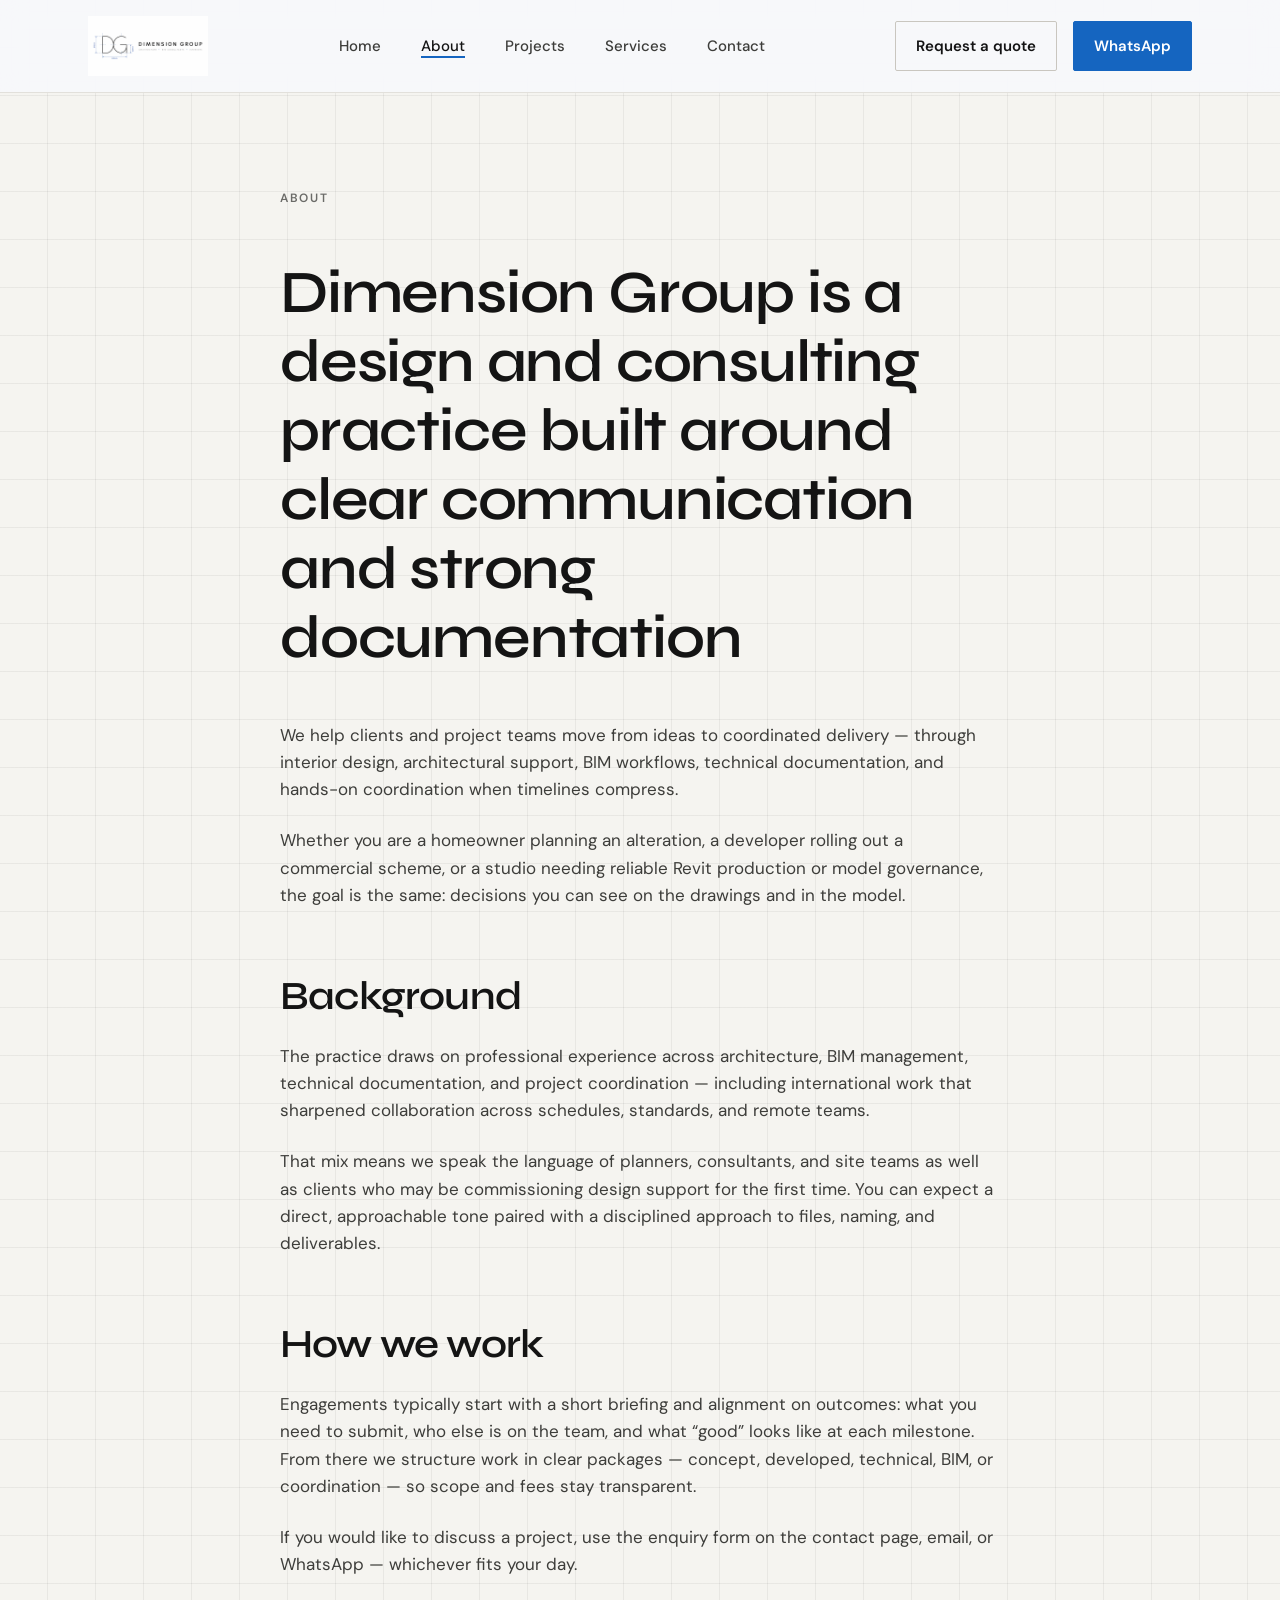
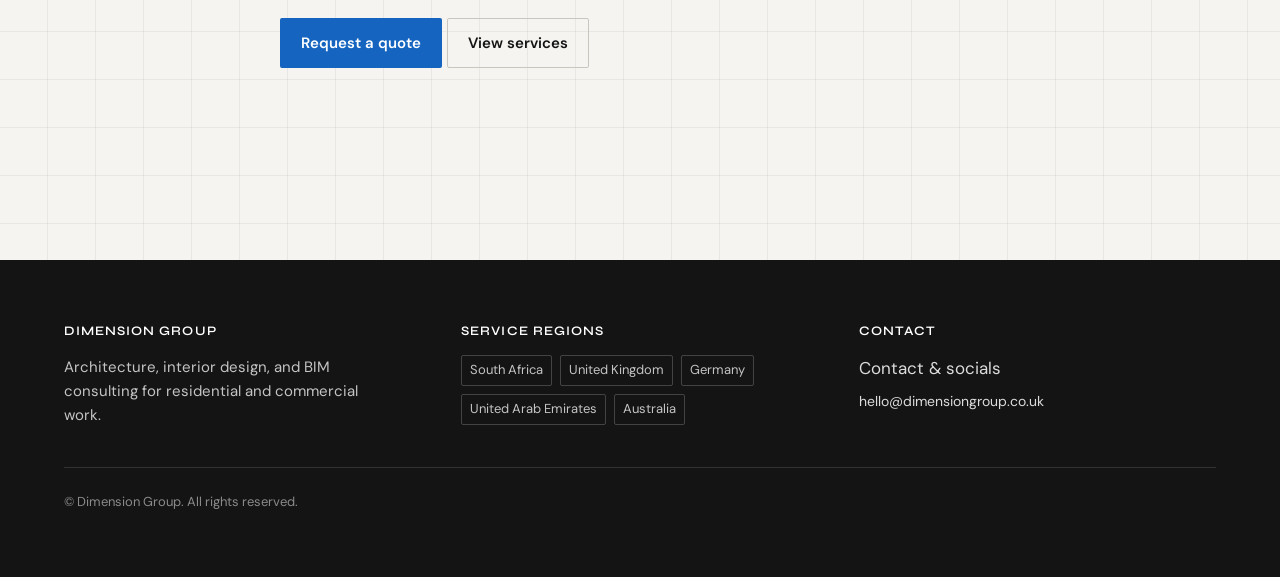
==== about.html @ 9df367e1 "new design" ====
<!DOCTYPE html>
<html lang="en">
  <head>
    <meta charset="UTF-8" />
    <meta name="viewport" content="width=device-width, initial-scale=1" />
    <meta
      name="description"
      content="About Dimension Group — design and consulting in architecture, interiors, and BIM."
    />
    <title>About — Dimension Group</title>
    <link rel="preconnect" href="https://fonts.googleapis.com" />
    <link rel="preconnect" href="https://fonts.gstatic.com" crossorigin />
    <link
      href="https://fonts.googleapis.com/css2?family=DM+Sans:ital,opsz,wght@0,9..40,400;0,9..40,500;0,9..40,600;0,9..40,700&family=Syne:wght@500;600;700&display=swap"
      rel="stylesheet"
    />
    <link rel="stylesheet" href="css/main.css" />
  </head>
  <body class="grid-bg">
    <header class="site-header">
      <div class="header-inner">
        <a class="logo" href="index.html">
          <img src="assets/images/logo.png" alt="Dimension Group — Architecture, BIM Consultants, Interiors" width="300" height="60" />
        </a>
        <nav class="nav-desktop" aria-label="Primary">
          <a href="index.html">Home</a>
          <a href="about.html" aria-current="page">About</a>
          <a href="projects.html">Projects</a>
          <a href="services.html">Services</a>
          <a href="contact.html">Contact</a>
        </nav>
        <div class="nav-cta">
          <a class="btn btn-secondary" href="contact.html#quote">Request a quote</a>
          <a
            class="btn btn-whatsapp-header"
            data-whatsapp
            data-whatsapp-prefill="Hi Dimension Group — I'd like to chat about a project."
            >WhatsApp</a
          >
        </div>
        <button type="button" class="btn-nav-toggle" aria-expanded="false" aria-controls="nav-mobile">
          Menu
        </button>
      </div>
      <nav id="nav-mobile" class="nav-mobile" aria-label="Mobile">
        <a href="index.html">Home</a>
        <a href="about.html">About</a>
        <a href="projects.html">Projects</a>
        <a href="services.html">Services</a>
        <a href="contact.html">Contact</a>
        <a href="contact.html#quote">Request a quote</a>
      </nav>
    </header>

    <main>
      <section class="section">
        <div class="container" style="max-width: 48rem">
          <p class="section-label">About</p>
          <h1>Dimension Group is a design and consulting practice built around clear communication and strong documentation</h1>
          <p>
            We help clients and project teams move from ideas to coordinated delivery — through
            interior design, architectural support, BIM workflows, technical documentation, and
            hands-on coordination when timelines compress.
          </p>
          <p>
            Whether you are a homeowner planning an alteration, a developer rolling out a
            commercial scheme, or a studio needing reliable Revit production or model governance,
            the goal is the same: decisions you can see on the drawings and in the model.
          </p>
          <h2 style="margin-top: var(--space-xl)">Background</h2>
          <p>
            The practice draws on professional experience across architecture, BIM management,
            technical documentation, and project coordination — including international work that
            sharpened collaboration across schedules, standards, and remote teams.
          </p>
          <p>
            That mix means we speak the language of planners, consultants, and site teams as well
            as clients who may be commissioning design support for the first time. You can expect a
            direct, approachable tone paired with a disciplined approach to files, naming, and
            deliverables.
          </p>
          <h2 style="margin-top: var(--space-xl)">How we work</h2>
          <p>
            Engagements typically start with a short briefing and alignment on outcomes: what you
            need to submit, who else is on the team, and what “good” looks like at each milestone.
            From there we structure work in clear packages — concept, developed, technical, BIM, or
            coordination — so scope and fees stay transparent.
          </p>
          <p style="margin-bottom: var(--space-lg)">
            If you would like to discuss a project, use the enquiry form on the contact page, email,
            or WhatsApp — whichever fits your day.
          </p>
          <a class="btn btn-primary" href="contact.html#quote">Request a quote</a>
          <a class="btn btn-secondary" href="services.html">View services</a>
        </div>
      </section>
    </main>

    <footer class="footer">
      <div class="footer-inner">
        <div>
          <h4>Dimension Group</h4>
          <p style="margin: 0; font-size: 0.9375rem; max-width: 22em">
            Architecture, interior design, and BIM consulting for residential and commercial work.
          </p>
        </div>
        <div>
          <h4>Service regions</h4>
          <ul class="footer-regions">
            <li>South Africa</li>
            <li>United Kingdom</li>
            <li>Germany</li>
            <li>United Arab Emirates</li>
            <li>Australia</li>
          </ul>
        </div>
        <div>
          <h4>Contact</h4>
          <p style="margin: 0 0 var(--space-xs)">
            <a href="contact.html">Contact &amp; socials</a>
          </p>
          <p style="margin: 0; font-size: 0.875rem">
            <a href="mailto:hello@dimensiongroup.co.uk">hello@dimensiongroup.co.uk</a>
          </p>
        </div>
      </div>
      <p class="footer-bottom">&copy; Dimension Group. All rights reserved.</p>
    </footer>

    <script src="js/main.js"></script>
  </body>
</html>
---- css/main.css ----
/* Dimension Group — architectural, premium static site */
:root {
  --bg: #f5f4f0;
  --bg-elevated: #fafaf8;
  --surface: #ffffff;
  --ink: #141414;
  --ink-soft: #3d3d3a;
  --muted: #6b6b68;
  --line: #e2e0db;
  --line-strong: #c9c6bf;
  --accent: #1565c0;
  --accent-hover: #0d47a1;
  --accent-warm: #1976d2;
  --grid: rgba(20, 20, 20, 0.06);
  --blueprint-line: rgba(21, 101, 192, 0.14);
  --blueprint-bg: #f7f8fb;
  --radius: 2px;
  --radius-lg: 4px;
  --radius-xl: 14px;
  --space-xs: 0.5rem;
  --space-sm: 1rem;
  --space-md: 1.5rem;
  --space-lg: 2.5rem;
  --space-xl: 4rem;
  --space-2xl: 6rem;
  --max: 72rem;
  --narrow: 40rem;
  --font-sans: "DM Sans", system-ui, sans-serif;
  --font-display: "Syne", var(--font-sans);
  --ease: cubic-bezier(0.22, 1, 0.36, 1);
}

*,
*::before,
*::after {
  box-sizing: border-box;
}

html {
  scroll-behavior: smooth;
}

body {
  margin: 0;
  font-family: var(--font-sans);
  font-size: 1.0625rem;
  line-height: 1.6;
  color: var(--ink-soft);
  background: var(--bg);
  -webkit-font-smoothing: antialiased;
}

body.menu-open {
  overflow: hidden;
}

h1,
h2,
h3,
h4 {
  font-family: var(--font-display);
  font-weight: 600;
  color: var(--ink);
  line-height: 1.15;
  letter-spacing: -0.02em;
}

h1 {
  font-size: clamp(2.25rem, 5vw, 3.75rem);
}

h2 {
  font-size: clamp(1.75rem, 3.5vw, 2.5rem);
  margin: 0 0 var(--space-md);
}

h3 {
  font-size: 1.25rem;
  margin: 0 0 var(--space-sm);
}

p {
  margin: 0 0 var(--space-md);
  max-width: 42em;
}

a {
  color: var(--accent);
  text-decoration: none;
  transition: color 0.2s var(--ease);
}

a:hover {
  color: var(--accent-warm);
}

img {
  max-width: 100%;
  height: auto;
  display: block;
}

.sr-only {
  position: absolute;
  width: 1px;
  height: 1px;
  padding: 0;
  margin: -1px;
  overflow: hidden;
  clip: rect(0, 0, 0, 0);
  white-space: nowrap;
  border: 0;
}

/* Architectural grid background */
.grid-bg {
  background-image:
    linear-gradient(var(--grid) 1px, transparent 1px),
    linear-gradient(90deg, var(--grid) 1px, transparent 1px);
  background-size: 48px 48px;
  background-position: -1px -1px;
}

/* Layout */
.site-header {
  position: sticky;
  top: 0;
  z-index: 100;
  background: rgba(247, 248, 251, 0.92);
  backdrop-filter: blur(12px);
  border-bottom: 1px solid var(--line);
}

.header-inner {
  max-width: var(--max);
  margin: 0 auto;
  padding: var(--space-sm) var(--space-md);
  display: flex;
  align-items: center;
  justify-content: space-between;
  gap: var(--space-md);
}

.logo {
  display: flex;
  align-items: center;
  flex-shrink: 0;
}

.logo img {
  display: block;
  height: clamp(44px, 9vw, 60px);
  width: auto;
  max-width: min(300px, 62vw);
}

.nav-desktop {
  display: flex;
  align-items: center;
  gap: var(--space-lg);
}

.nav-desktop a {
  font-size: 0.9375rem;
  font-weight: 500;
  color: var(--ink-soft);
}

.nav-desktop a:hover,
.nav-desktop a[aria-current="page"] {
  color: var(--ink);
}

.nav-desktop a[aria-current="page"] {
  box-shadow: inset 0 -2px 0 var(--accent);
}

.nav-cta {
  display: flex;
  align-items: center;
  gap: var(--space-sm);
}

.btn-nav-toggle {
  display: none;
  background: none;
  border: 1px solid var(--line);
  padding: var(--space-xs) var(--space-sm);
  font-family: inherit;
  font-size: 0.875rem;
  cursor: pointer;
  color: var(--ink);
  border-radius: var(--radius);
}

@media (max-width: 860px) {
  .btn-nav-toggle {
    display: block;
  }

  .nav-desktop,
  .nav-cta .btn:not(.btn-whatsapp-header) {
    display: none;
  }
}

.nav-mobile {
  display: none;
  position: fixed;
  inset: 0;
  top: 56px;
  background: var(--bg);
  padding: var(--space-md);
  flex-direction: column;
  gap: var(--space-sm);
  border-top: 1px solid var(--line);
  z-index: 99;
}

.nav-mobile.is-open {
  display: flex;
}

.nav-mobile a {
  font-weight: 600;
  font-size: 1.125rem;
  padding: var(--space-sm) 0;
  border-bottom: 1px solid var(--line);
  color: var(--ink);
}

main {
  min-height: 50vh;
}

.footer {
  background: var(--ink);
  color: rgba(255, 255, 255, 0.75);
  margin-top: var(--space-2xl);
  padding: var(--space-xl) var(--space-md);
}

.footer-inner {
  max-width: var(--max);
  margin: 0 auto;
  display: grid;
  grid-template-columns: repeat(auto-fit, minmax(200px, 1fr));
  gap: var(--space-lg);
}

.footer h4 {
  color: #fff;
  font-size: 0.8125rem;
  text-transform: uppercase;
  letter-spacing: 0.08em;
  margin: 0 0 var(--space-sm);
}

.footer a {
  color: rgba(255, 255, 255, 0.85);
}

.footer a:hover {
  color: #fff;
}

.footer-regions {
  display: flex;
  flex-wrap: wrap;
  gap: var(--space-xs);
  list-style: none;
  padding: 0;
  margin: 0;
}

.footer-regions li {
  font-size: 0.8125rem;
  padding: 0.25rem 0.5rem;
  border: 1px solid rgba(255, 255, 255, 0.2);
  border-radius: var(--radius);
}

.footer-bottom {
  max-width: var(--max);
  margin: var(--space-lg) auto 0;
  padding-top: var(--space-md);
  border-top: 1px solid rgba(255, 255, 255, 0.12);
  font-size: 0.8125rem;
  color: rgba(255, 255, 255, 0.5);
}

.container {
  max-width: var(--max);
  margin: 0 auto;
  padding: 0 var(--space-md);
}

.section {
  padding: var(--space-2xl) 0;
}

.section-tight {
  padding: var(--space-xl) 0;
}

.section-label {
  font-size: 0.75rem;
  font-weight: 600;
  text-transform: uppercase;
  letter-spacing: 0.14em;
  color: var(--muted);
  margin: 0 0 var(--space-sm);
}

/* Buttons */
.btn {
  display: inline-flex;
  align-items: center;
  justify-content: center;
  gap: 0.5rem;
  padding: 0.75rem 1.25rem;
  font-family: inherit;
  font-size: 0.9375rem;
  font-weight: 600;
  border-radius: var(--radius);
  border: 1px solid transparent;
  cursor: pointer;
  transition: background 0.2s var(--ease), color 0.2s var(--ease), border-color 0.2s var(--ease);
  text-decoration: none;
}

.btn-primary {
  background: var(--accent);
  color: #fff;
}

.btn-primary:hover {
  background: var(--accent-hover);
  color: #fff;
}

.btn-secondary {
  background: transparent;
  color: var(--ink);
  border-color: var(--line-strong);
}

.btn-secondary:hover {
  border-color: var(--ink);
  color: var(--ink);
}

.btn-whatsapp,
.btn-whatsapp-header {
  background: var(--accent);
  color: #fff;
  border-color: var(--accent);
}

.btn-whatsapp:hover,
.btn-whatsapp-header:hover {
  background: var(--accent-hover);
  color: #fff;
}

.hero-actions {
  display: flex;
  flex-wrap: wrap;
  gap: var(--space-sm);
  margin-top: var(--space-lg);
}

/* Hero */
.hero {
  position: relative;
  padding: var(--space-2xl) 0 calc(var(--space-2xl) + 2rem);
  overflow: hidden;
  background: var(--blueprint-bg);
}

.hero-blueprint {
  position: absolute;
  inset: 0;
  pointer-events: none;
  z-index: 0;
}

.hero-blueprint-grid {
  position: absolute;
  inset: 0;
  background-image: url("data:image/svg+xml,%3Csvg xmlns='http://www.w3.org/2000/svg' width='72' height='72' viewBox='0 0 72 72'%3E%3Cpath d='M72 0H0V72' fill='none' stroke='%231565C0' stroke-opacity='0.11' stroke-width='1' stroke-dasharray='5 7'/%3E%3C/svg%3E");
  background-size: 72px 72px;
  mask-image: linear-gradient(to bottom, #000 0%, #000 85%, transparent 100%);
}

.hero-blueprint-plan {
  position: absolute;
  left: 50%;
  top: 58%;
  transform: translate(-50%, -50%);
  width: min(92%, 1080px);
  max-height: 75%;
  object-fit: contain;
  opacity: 0.16;
  filter: grayscale(1) contrast(1.05);
}

.hero-marker {
  flex-shrink: 0;
  width: 1.375rem;
  height: 1.375rem;
  border-radius: 50%;
  border: 1px solid var(--accent);
  color: var(--accent);
  font-size: 0.5625rem;
  font-weight: 700;
  line-height: 1;
  display: inline-flex;
  align-items: center;
  justify-content: center;
  background: rgba(255, 255, 255, 0.92);
}

.hero-blueprint-markers {
  position: absolute;
  display: flex;
  justify-content: space-between;
  align-items: center;
  gap: 0.25rem;
}

.hero-blueprint-markers-y {
  left: 2.5rem;
  right: 2.5rem;
}

.hero-blueprint-markers-y--top {
  top: 1.25rem;
}

.hero-blueprint-markers-y--bottom {
  bottom: 1.25rem;
}

.hero-blueprint-markers-x {
  flex-direction: column;
  top: 3.5rem;
  bottom: 3.5rem;
}

.hero-blueprint-markers-x--left {
  left: 1rem;
}

.hero-blueprint-markers-x--right {
  right: 1rem;
}

.hero-blueprint-dims {
  position: absolute;
  display: flex;
  gap: 2.5rem;
  font-size: 0.5625rem;
  font-weight: 600;
  letter-spacing: 0.04em;
  color: rgba(21, 101, 192, 0.45);
}

.hero-blueprint-dims--top {
  top: 2.75rem;
  left: 50%;
  transform: translateX(-50%);
}

.hero-blueprint-dims--left {
  left: 2.75rem;
  top: 50%;
  transform: translateY(-50%);
  flex-direction: column;
  gap: 2rem;
}

.hero-grid {
  position: relative;
  z-index: 1;
  display: grid;
  grid-template-columns: 1fr minmax(280px, 420px);
  gap: var(--space-xl);
  align-items: center;
}

.hero .section-label {
  color: var(--accent);
  font-weight: 700;
  letter-spacing: 0.12em;
}

@media (max-width: 900px) {
  .hero-blueprint-markers-y {
    left: 1rem;
    right: 1rem;
  }

  .hero-blueprint-markers-x {
    display: none;
  }

  .hero-blueprint-dims {
    display: none;
  }

  .hero-blueprint-markers-y .hero-marker:nth-child(n + 8) {
    display: none;
  }

  .hero-grid {
    grid-template-columns: 1fr;
  }
}

@media (max-width: 560px) {
  .hero-blueprint-markers-y .hero-marker:nth-child(n + 5) {
    display: none;
  }
}

.hero-lede {
  font-size: 1.1875rem;
  color: var(--muted);
  max-width: 36em;
}

.hero-visual {
  position: relative;
  display: flex;
  flex-direction: column;
  gap: var(--space-sm);
  background: transparent;
  border: none;
  box-shadow: none;
  overflow: visible;
}

.hero-image {
  width: 100%;
  aspect-ratio: 4 / 3;
  object-fit: cover;
  background: var(--surface);
  border: 1px solid rgba(21, 101, 192, 0.12);
  border-radius: var(--radius-xl);
  box-shadow: 0 20px 44px rgba(21, 101, 192, 0.1);
}

.hero-3d-frame {
  position: relative;
  aspect-ratio: 16 / 10;
  min-height: 200px;
  background: var(--surface);
  border: 1px solid rgba(21, 101, 192, 0.12);
  border-radius: var(--radius-xl);
  overflow: hidden;
  box-shadow: 0 12px 32px rgba(21, 101, 192, 0.08);
}

.hero-3d-frame model-viewer {
  width: 100%;
  height: 100%;
  min-height: 200px;
  --poster-color: var(--bg);
}

.hero-3d-frame model-viewer:not(.is-ready) {
  opacity: 0;
  position: absolute;
  inset: 0;
  pointer-events: none;
}

.hero-3d-fallback {
  position: absolute;
  inset: 0;
  display: flex;
  align-items: center;
  justify-content: center;
  margin: 0;
  padding: var(--space-md);
  text-align: center;
  font-size: 0.875rem;
  color: var(--muted);
  background: linear-gradient(135deg, var(--bg-elevated), var(--line));
}

.hero-3d-fallback code {
  font-size: 0.8125rem;
}

/* Cards & services */
.cards-3 {
  display: grid;
  grid-template-columns: repeat(3, 1fr);
  gap: var(--space-md);
}

@media (max-width: 900px) {
  .cards-3 {
    grid-template-columns: 1fr;
  }
}

.card {
  background: var(--surface);
  border: 1px solid var(--line);
  border-radius: var(--radius-lg);
  padding: var(--space-lg);
  transition: border-color 0.2s var(--ease), box-shadow 0.2s var(--ease);
}

.card:hover {
  border-color: var(--line-strong);
  box-shadow: 0 12px 32px rgba(20, 20, 20, 0.06);
}

.card h3 {
  margin-top: 0;
}

.card-link {
  font-weight: 600;
  font-size: 0.9375rem;
  margin-top: var(--space-md);
  display: inline-block;
}

/* Why us */
.split {
  display: grid;
  grid-template-columns: 1fr 1fr;
  gap: var(--space-xl);
  align-items: start;
}

@media (max-width: 768px) {
  .split {
    grid-template-columns: 1fr;
  }
}

.list-check {
  list-style: none;
  padding: 0;
  margin: 0;
}

.list-check li {
  padding: var(--space-sm) 0;
  padding-left: 1.75rem;
  position: relative;
  border-bottom: 1px solid var(--line);
}

.list-check li::before {
  content: "";
  position: absolute;
  left: 0;
  top: 1.15em;
  width: 8px;
  height: 1px;
  background: var(--accent);
}

/* Projects grid */
.projects-grid {
  display: grid;
  grid-template-columns: repeat(auto-fill, minmax(300px, 1fr));
  gap: var(--space-md);
}

.project-card {
  background: var(--surface);
  border: 1px solid var(--line);
  border-radius: var(--radius-lg);
  overflow: hidden;
  transition: transform 0.25s var(--ease), box-shadow 0.25s var(--ease);
}

.project-card:hover {
  transform: translateY(-2px);
  box-shadow: 0 16px 40px rgba(20, 20, 20, 0.1);
}

.project-card-image {
  aspect-ratio: 4 / 3;
  overflow: hidden;
}

.project-card-image img {
  width: 100%;
  height: 100%;
  object-fit: cover;
}

.project-card-body {
  padding: var(--space-md);
}

.project-meta {
  display: flex;
  flex-wrap: wrap;
  gap: var(--space-xs);
  margin-bottom: var(--space-sm);
}

.tag {
  font-size: 0.6875rem;
  font-weight: 600;
  text-transform: uppercase;
  letter-spacing: 0.06em;
  padding: 0.2rem 0.45rem;
  background: var(--bg);
  border: 1px solid var(--line);
  border-radius: var(--radius);
  color: var(--muted);
}

/* Services page */
.service-block {
  display: grid;
  grid-template-columns: 1fr 1fr;
  gap: var(--space-xl);
  align-items: center;
  padding: var(--space-xl) 0;
  border-bottom: 1px solid var(--line);
}

.service-block:last-child {
  border-bottom: none;
}

.service-block:nth-child(even) .service-text {
  order: 2;
}

.service-block:nth-child(even) .service-media {
  order: 1;
}

@media (max-width: 768px) {
  .service-block,
  .service-block:nth-child(even) .service-text,
  .service-block:nth-child(even) .service-media {
    grid-template-columns: 1fr;
    order: unset;
  }
}

.service-media {
  aspect-ratio: 16 / 10;
  border-radius: var(--radius-lg);
  overflow: hidden;
  border: 1px solid var(--line);
}

.service-media img {
  width: 100%;
  height: 100%;
  object-fit: cover;
}

.service-actions {
  display: flex;
  flex-wrap: wrap;
  gap: var(--space-sm);
  margin-top: var(--space-md);
}

.service-detail {
  padding-top: 0;
  border-top: 1px solid var(--line);
}

.service-detail:first-of-type {
  border-top: none;
}

.service-subsection {
  padding: var(--space-xl) 0;
  border-top: 1px solid var(--line);
}

.service-subsection h3 {
  margin-top: 0;
  font-size: clamp(1.35rem, 2.5vw, 1.75rem);
}

.service-sub-lede {
  color: var(--muted);
  max-width: 40em;
  margin-bottom: var(--space-lg);
}

.service-offerings {
  list-style: none;
  padding: 0;
  margin: 0;
  display: grid;
  grid-template-columns: repeat(auto-fill, minmax(260px, 1fr));
  gap: var(--space-md);
}

.service-offerings li {
  background: var(--surface);
  border: 1px solid var(--line);
  border-radius: var(--radius-lg);
  padding: var(--space-md);
  font-size: 0.9375rem;
  line-height: 1.55;
}

.service-offerings strong {
  display: block;
  color: var(--ink);
  margin-bottom: 0.35rem;
}

.project-highlight {
  display: grid;
  grid-template-columns: 1fr 1fr;
  gap: var(--space-xl);
  align-items: start;
  padding: var(--space-xl) 0;
  border-top: 1px solid var(--line);
}

.project-highlight h3 {
  margin: 0 0 var(--space-sm);
  font-size: 1.35rem;
}

.project-loc {
  display: block;
  font-size: 0.875rem;
  font-weight: 500;
  color: var(--muted);
  margin-top: 0.25rem;
}

.project-highlight-list {
  margin: 0;
}

.project-highlight-list li {
  border-bottom-color: var(--line);
}

.process-steps {
  list-style: none;
  padding: 0;
  margin: var(--space-lg) 0 0;
  display: grid;
  grid-template-columns: repeat(auto-fill, minmax(200px, 1fr));
  gap: var(--space-md);
}

.process-steps li {
  background: var(--surface);
  border: 1px solid var(--line);
  border-radius: var(--radius-lg);
  padding: var(--space-md);
  display: flex;
  flex-direction: column;
  gap: 0.35rem;
}

.process-num {
  font-family: var(--font-display);
  font-size: 0.8125rem;
  font-weight: 700;
  color: var(--accent);
  letter-spacing: 0.06em;
}

.process-steps strong {
  color: var(--ink);
  font-size: 1rem;
}

.process-steps li > span:last-child {
  font-size: 0.875rem;
  color: var(--muted);
  line-height: 1.5;
}

@media (max-width: 768px) {
  .project-highlight {
    grid-template-columns: 1fr;
  }
}

/* BIM catalog (Deploi-style service breakdown) */
.bim-catalog {
  padding: var(--space-xl) 0 0;
  border-top: 1px solid var(--line);
}

.bim-catalog-nav {
  display: flex;
  flex-wrap: wrap;
  gap: var(--space-sm);
  margin-bottom: var(--space-xl);
  padding-bottom: var(--space-md);
  border-bottom: 1px solid var(--line);
}

.bim-catalog-nav a {
  font-size: 0.8125rem;
  font-weight: 600;
  text-transform: uppercase;
  letter-spacing: 0.08em;
  padding: 0.4rem 0.75rem;
  border: 1px solid var(--line);
  border-radius: var(--radius);
  color: var(--ink-soft);
  background: var(--surface);
  transition: border-color 0.2s var(--ease), color 0.2s var(--ease), background 0.2s var(--ease);
}

.bim-catalog-nav a:hover {
  border-color: var(--accent);
  color: var(--accent);
  background: rgba(21, 101, 192, 0.04);
}

.bim-category {
  padding: var(--space-xl) 0;
  border-top: 1px solid var(--line);
  scroll-margin-top: 5rem;
}

.bim-category:first-of-type {
  border-top: none;
  padding-top: 0;
}

.bim-category-title {
  font-size: clamp(1.5rem, 3vw, 2rem);
  margin: 0 0 var(--space-md);
  padding-bottom: var(--space-sm);
  border-bottom: 2px solid var(--accent);
  display: inline-block;
}

.bim-category-intro {
  max-width: 52em;
  font-size: 1.0625rem;
  line-height: 1.65;
  margin-bottom: var(--space-md);
}

.bim-category-note {
  max-width: 48em;
  font-size: 0.9375rem;
  color: var(--muted);
  font-style: italic;
  margin-bottom: var(--space-lg);
}

.bim-services {
  display: grid;
  grid-template-columns: repeat(auto-fill, minmax(280px, 1fr));
  gap: var(--space-md);
  margin-top: var(--space-lg);
}

.bim-service {
  background: var(--surface);
  border: 1px solid var(--line);
  border-radius: var(--radius-lg);
  padding: var(--space-md) var(--space-md) var(--space-lg);
  display: flex;
  flex-direction: column;
  transition: border-color 0.2s var(--ease), box-shadow 0.2s var(--ease);
}

.bim-service:hover {
  border-color: rgba(21, 101, 192, 0.35);
  box-shadow: 0 8px 24px rgba(21, 101, 192, 0.08);
}

.bim-service-code {
  font-family: ui-monospace, "Cascadia Code", "Segoe UI Mono", monospace;
  font-size: 0.6875rem;
  font-weight: 600;
  letter-spacing: 0.06em;
  text-transform: lowercase;
  color: var(--accent);
  margin: 0 0 var(--space-sm);
}

.bim-service h4 {
  margin: 0 0 var(--space-sm);
  font-size: 1.125rem;
  line-height: 1.25;
}

.bim-service p {
  font-size: 0.9375rem;
  line-height: 1.55;
  margin: 0 0 var(--space-md);
  flex: 1;
  max-width: none;
}

.bim-service .card-link {
  margin-top: auto;
  font-size: 0.875rem;
}

/* Lead strip */
.lead-strip {
  background: var(--accent);
  color: rgba(255, 255, 255, 0.9);
  padding: var(--space-xl) var(--space-md);
  margin: var(--space-xl) 0 0;
}

.lead-strip-inner {
  max-width: var(--max);
  margin: 0 auto;
  display: flex;
  flex-wrap: wrap;
  align-items: center;
  justify-content: space-between;
  gap: var(--space-md);
}

.lead-strip h2 {
  color: #fff;
  margin: 0 0 var(--space-xs);
}

.lead-strip p {
  margin: 0;
  max-width: 36em;
  color: rgba(255, 255, 255, 0.8);
}

/* Forms */
.form-panel {
  background: var(--surface);
  border: 1px solid var(--line);
  border-radius: var(--radius-lg);
  padding: var(--space-lg);
  max-width: 640px;
}

.form-panel-wide {
  max-width: 100%;
}

.form-row {
  margin-bottom: var(--space-md);
}

.form-row label {
  display: block;
  font-size: 0.8125rem;
  font-weight: 600;
  text-transform: uppercase;
  letter-spacing: 0.06em;
  color: var(--muted);
  margin-bottom: var(--space-xs);
}

.form-row input,
.form-row select,
.form-row textarea {
  width: 100%;
  padding: 0.65rem 0.75rem;
  font-family: inherit;
  font-size: 1rem;
  border: 1px solid var(--line);
  border-radius: var(--radius);
  background: var(--bg-elevated);
  color: var(--ink);
}

.form-row input:focus,
.form-row select:focus,
.form-row textarea:focus {
  outline: 2px solid var(--accent);
  outline-offset: 1px;
}

.form-row textarea {
  min-height: 120px;
  resize: vertical;
}

.form-step {
  display: none;
}

.form-step.is-active {
  display: block;
}

.form-step h3 {
  margin-top: 0;
}

.form-nav {
  display: flex;
  flex-wrap: wrap;
  gap: var(--space-sm);
  margin-top: var(--space-lg);
}

.wizard-service-btns {
  display: flex;
  flex-direction: column;
  gap: var(--space-sm);
}

.wizard-service-btns .btn {
  justify-content: flex-start;
  text-align: left;
}

.wizard-service-btns .btn.is-selected {
  border-color: var(--accent);
  background: var(--accent);
  color: #fff;
}

.map-embed {
  margin-top: var(--space-md);
  border: 1px solid var(--line);
  border-radius: var(--radius-lg);
  overflow: hidden;
  aspect-ratio: 16 / 9;
  min-height: 280px;
  background: var(--line);
}

.map-embed iframe {
  width: 100%;
  height: 100%;
  border: 0;
}

.contact-layout {
  display: grid;
  grid-template-columns: 1fr 1fr;
  gap: var(--space-xl);
  align-items: start;
}

@media (max-width: 900px) {
  .contact-layout {
    grid-template-columns: 1fr;
  }
}

.contact-card {
  padding: var(--space-md) 0;
  border-bottom: 1px solid var(--line);
}

.contact-card:last-child {
  border-bottom: none;
}

.contact-card strong {
  display: block;
  color: var(--ink);
  margin-bottom: 0.25rem;
}
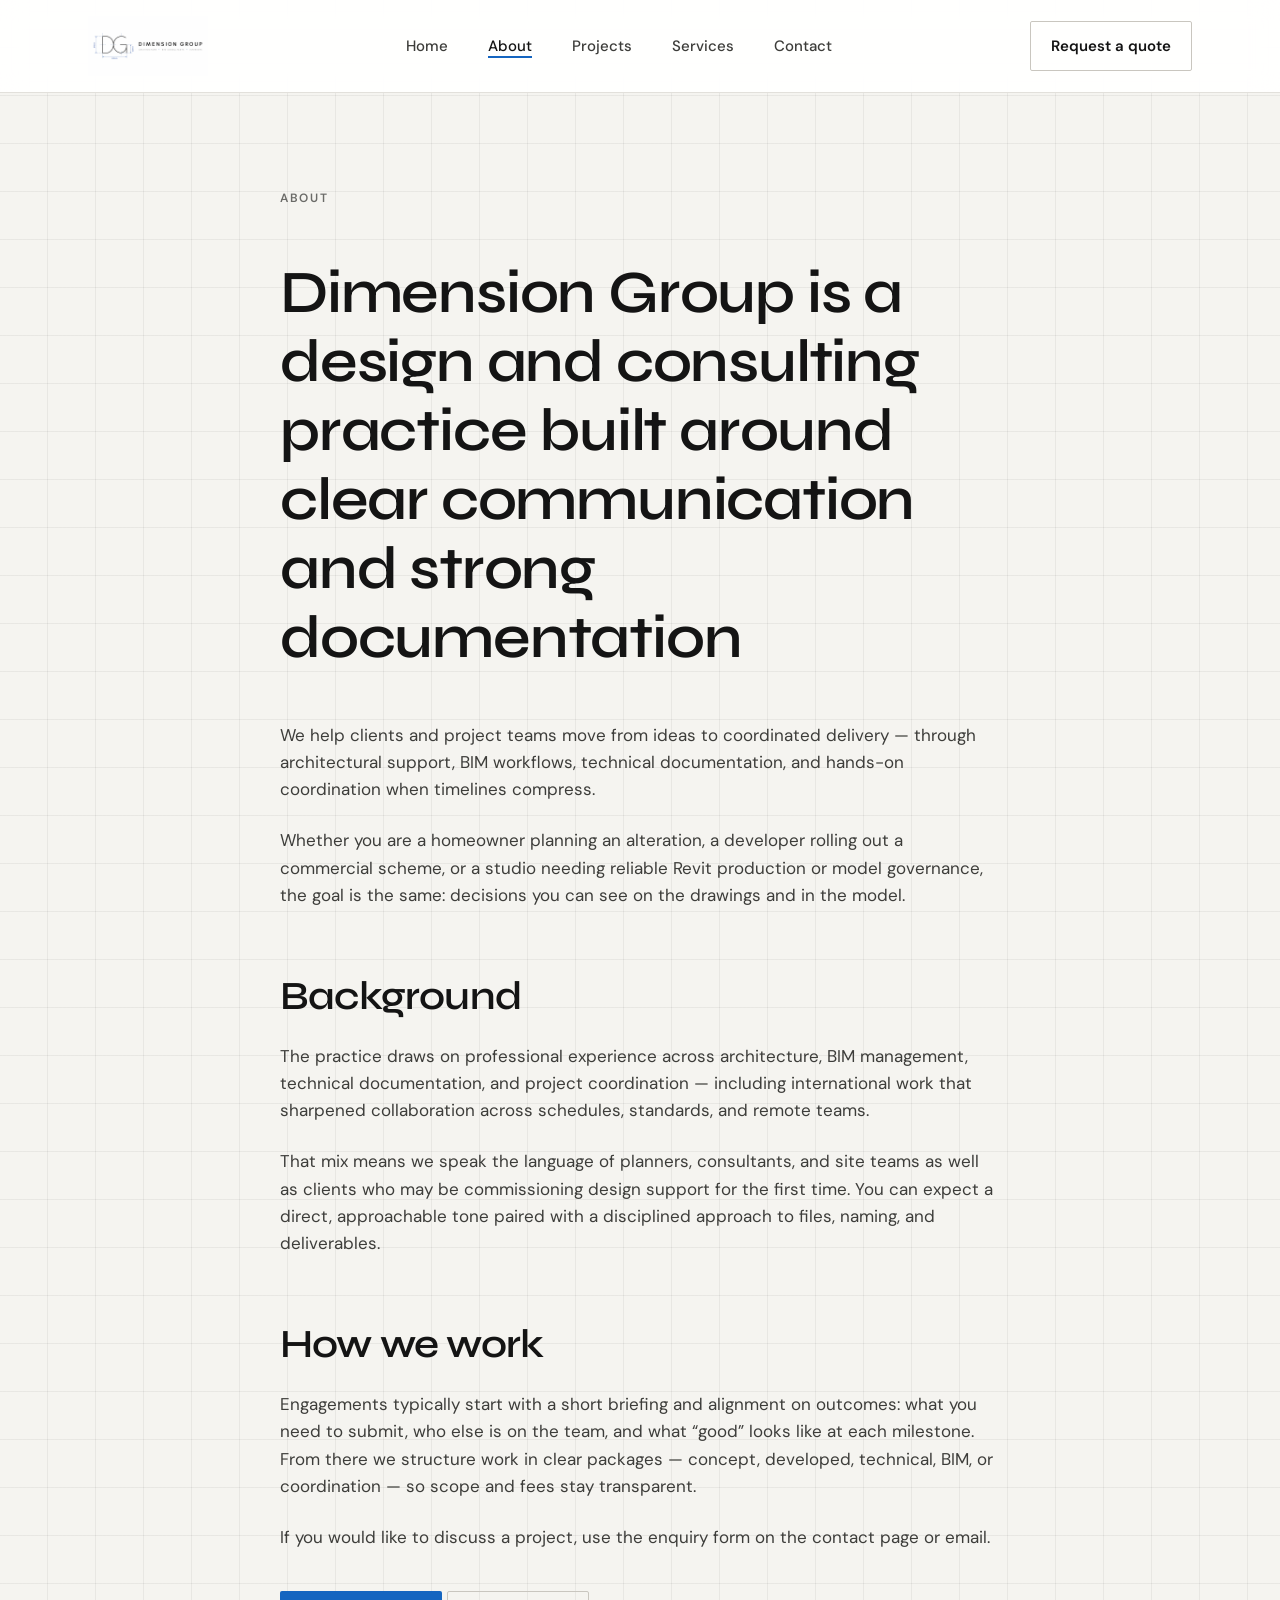
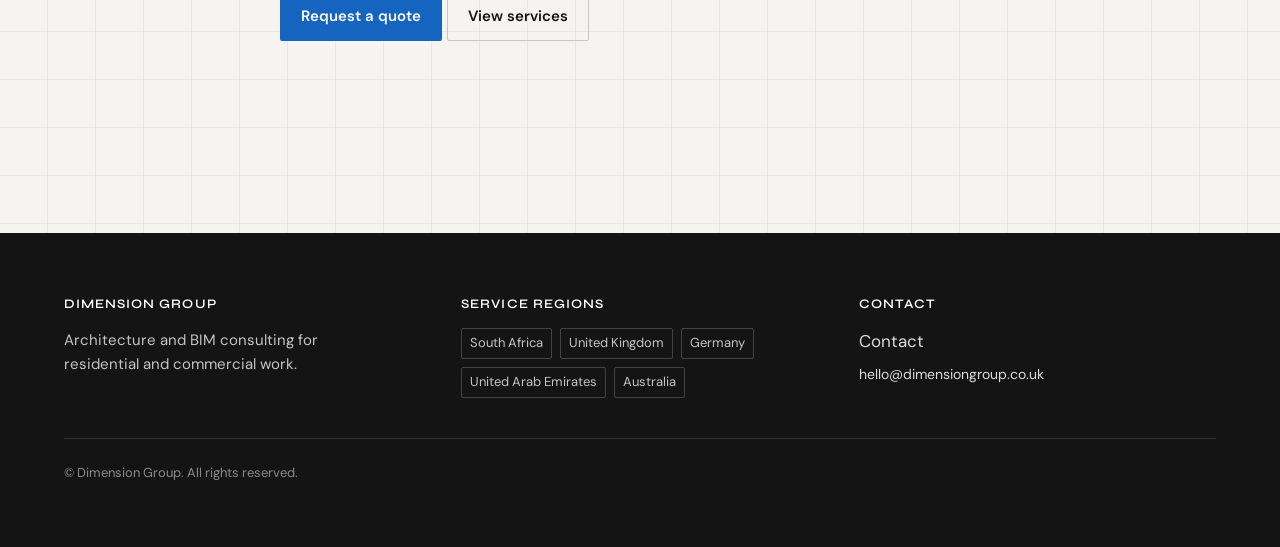
==== commit 5fc3b093: "new design" ====
--- a/about.html
+++ b/about.html
@@ -5,7 +5,7 @@
     <meta name="viewport" content="width=device-width, initial-scale=1" />
     <meta
       name="description"
-      content="About Dimension Group — design and consulting in architecture, interiors, and BIM."
+      content="About Dimension Group — design and consulting in architecture and BIM."
     />
     <title>About — Dimension Group</title>
     <link rel="preconnect" href="https://fonts.googleapis.com" />
@@ -59,8 +59,8 @@
           <h1>Dimension Group is a design and consulting practice built around clear communication and strong documentation</h1>
           <p>
             We help clients and project teams move from ideas to coordinated delivery — through
-            interior design, architectural support, BIM workflows, technical documentation, and
-            hands-on coordination when timelines compress.
+            architectural support, BIM workflows, technical documentation, and hands-on
+            coordination when timelines compress.
           </p>
           <p>
             Whether you are a homeowner planning an alteration, a developer rolling out a
@@ -87,8 +87,7 @@
             coordination — so scope and fees stay transparent.
           </p>
           <p style="margin-bottom: var(--space-lg)">
-            If you would like to discuss a project, use the enquiry form on the contact page, email,
-            or WhatsApp — whichever fits your day.
+            If you would like to discuss a project, use the enquiry form on the contact page or email.
           </p>
           <a class="btn btn-primary" href="contact.html#quote">Request a quote</a>
           <a class="btn btn-secondary" href="services.html">View services</a>
@@ -101,7 +100,7 @@
         <div>
           <h4>Dimension Group</h4>
           <p style="margin: 0; font-size: 0.9375rem; max-width: 22em">
-            Architecture, interior design, and BIM consulting for residential and commercial work.
+            Architecture and BIM consulting for residential and commercial work.
           </p>
         </div>
         <div>
@@ -117,7 +116,7 @@
         <div>
           <h4>Contact</h4>
           <p style="margin: 0 0 var(--space-xs)">
-            <a href="contact.html">Contact &amp; socials</a>
+            <a href="contact.html">Contact</a>
           </p>
           <p style="margin: 0; font-size: 0.875rem">
             <a href="mailto:hello@dimensiongroup.co.uk">hello@dimensiongroup.co.uk</a>
--- a/css/main.css
+++ b/css/main.css
@@ -13,7 +13,7 @@
   --accent-warm: #1976d2;
   --grid: rgba(20, 20, 20, 0.06);
   --blueprint-line: rgba(21, 101, 192, 0.14);
-  --blueprint-bg: #f7f8fb;
+  --blueprint-bg: #ffffff;
   --radius: 2px;
   --radius-lg: 4px;
   --radius-xl: 14px;
@@ -126,7 +126,7 @@
   position: sticky;
   top: 0;
   z-index: 100;
-  background: rgba(247, 248, 251, 0.92);
+  background: rgba(255, 255, 255, 0.92);
   backdrop-filter: blur(12px);
   border-bottom: 1px solid var(--line);
 }
@@ -198,9 +198,16 @@
     display: block;
   }
 
-  .nav-desktop,
-  .nav-cta .btn:not(.btn-whatsapp-header) {
+  .nav-desktop {
     display: none;
+  }
+
+  .nav-cta .btn-whatsapp-header {
+    display: none;
+  }
+
+  .nav-cta .btn-secondary {
+    display: inline-flex;
   }
 }
 
@@ -388,9 +395,9 @@
 .hero-blueprint-grid {
   position: absolute;
   inset: 0;
-  background-image: url("data:image/svg+xml,%3Csvg xmlns='http://www.w3.org/2000/svg' width='72' height='72' viewBox='0 0 72 72'%3E%3Cpath d='M72 0H0V72' fill='none' stroke='%231565C0' stroke-opacity='0.11' stroke-width='1' stroke-dasharray='5 7'/%3E%3C/svg%3E");
+  background-color: #ffffff;
+  background-image: url("data:image/svg+xml,%3Csvg xmlns='http://www.w3.org/2000/svg' width='72' height='72' viewBox='0 0 72 72'%3E%3Cpath d='M72 0H0V72' fill='none' stroke='%231565C0' stroke-opacity='0.12' stroke-width='1' stroke-dasharray='5 7'/%3E%3C/svg%3E");
   background-size: 72px 72px;
-  mask-image: linear-gradient(to bottom, #000 0%, #000 85%, transparent 100%);
 }
 
 .hero-blueprint-plan {
@@ -401,83 +408,8 @@
   width: min(92%, 1080px);
   max-height: 75%;
   object-fit: contain;
-  opacity: 0.16;
+  opacity: 0.14;
   filter: grayscale(1) contrast(1.05);
-}
-
-.hero-marker {
-  flex-shrink: 0;
-  width: 1.375rem;
-  height: 1.375rem;
-  border-radius: 50%;
-  border: 1px solid var(--accent);
-  color: var(--accent);
-  font-size: 0.5625rem;
-  font-weight: 700;
-  line-height: 1;
-  display: inline-flex;
-  align-items: center;
-  justify-content: center;
-  background: rgba(255, 255, 255, 0.92);
-}
-
-.hero-blueprint-markers {
-  position: absolute;
-  display: flex;
-  justify-content: space-between;
-  align-items: center;
-  gap: 0.25rem;
-}
-
-.hero-blueprint-markers-y {
-  left: 2.5rem;
-  right: 2.5rem;
-}
-
-.hero-blueprint-markers-y--top {
-  top: 1.25rem;
-}
-
-.hero-blueprint-markers-y--bottom {
-  bottom: 1.25rem;
-}
-
-.hero-blueprint-markers-x {
-  flex-direction: column;
-  top: 3.5rem;
-  bottom: 3.5rem;
-}
-
-.hero-blueprint-markers-x--left {
-  left: 1rem;
-}
-
-.hero-blueprint-markers-x--right {
-  right: 1rem;
-}
-
-.hero-blueprint-dims {
-  position: absolute;
-  display: flex;
-  gap: 2.5rem;
-  font-size: 0.5625rem;
-  font-weight: 600;
-  letter-spacing: 0.04em;
-  color: rgba(21, 101, 192, 0.45);
-}
-
-.hero-blueprint-dims--top {
-  top: 2.75rem;
-  left: 50%;
-  transform: translateX(-50%);
-}
-
-.hero-blueprint-dims--left {
-  left: 2.75rem;
-  top: 50%;
-  transform: translateY(-50%);
-  flex-direction: column;
-  gap: 2rem;
 }
 
 .hero-grid {
@@ -496,31 +428,8 @@
 }
 
 @media (max-width: 900px) {
-  .hero-blueprint-markers-y {
-    left: 1rem;
-    right: 1rem;
-  }
-
-  .hero-blueprint-markers-x {
-    display: none;
-  }
-
-  .hero-blueprint-dims {
-    display: none;
-  }
-
-  .hero-blueprint-markers-y .hero-marker:nth-child(n + 8) {
-    display: none;
-  }
-
   .hero-grid {
     grid-template-columns: 1fr;
-  }
-}
-
-@media (max-width: 560px) {
-  .hero-blueprint-markers-y .hero-marker:nth-child(n + 5) {
-    display: none;
   }
 }
 
@@ -1175,3 +1084,19 @@
   color: var(--ink);
   margin-bottom: 0.25rem;
 }
+
+/* Hidden until launch (remove this block to re-enable) */
+[data-whatsapp],
+.btn-whatsapp,
+.btn-whatsapp-header,
+.contact-hidden {
+  display: none !important;
+}
+
+.contact-card:has([data-whatsapp]) {
+  display: none;
+}
+
+p:has([data-whatsapp]) {
+  display: none;
+}
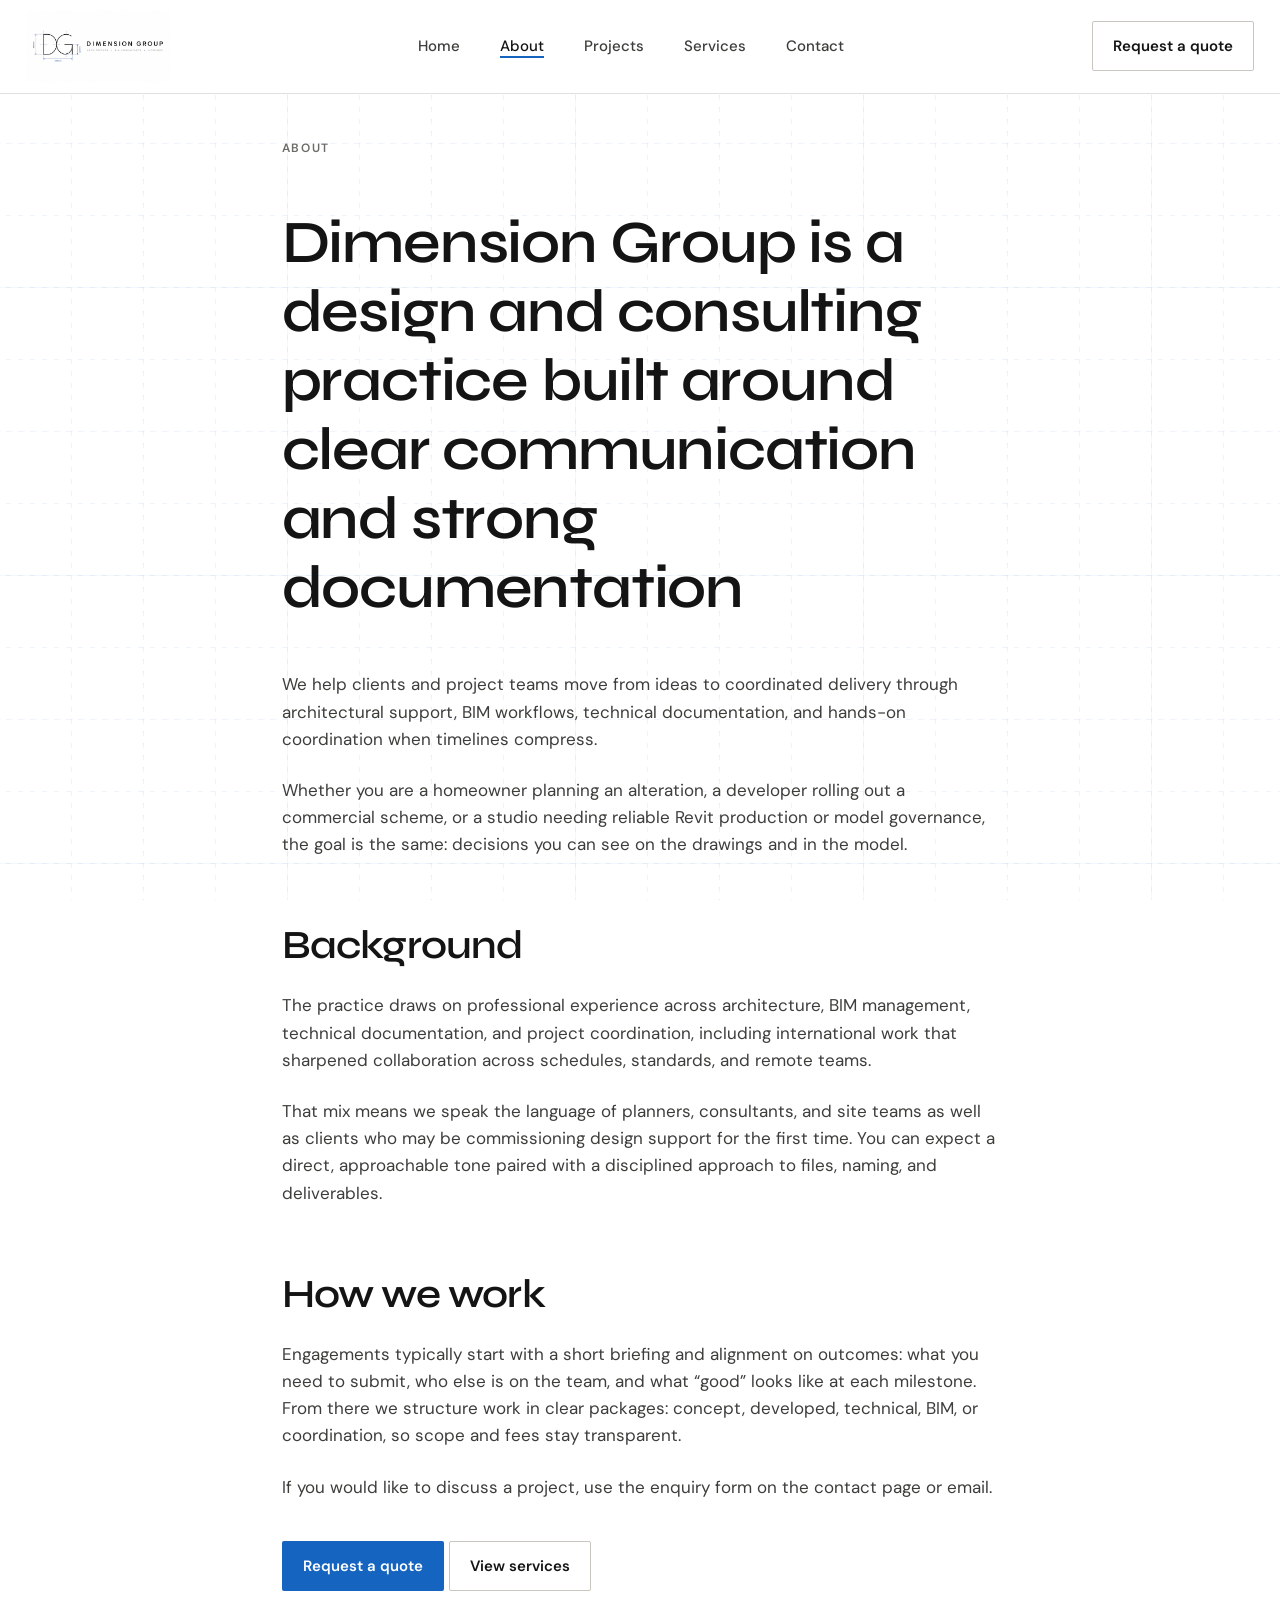
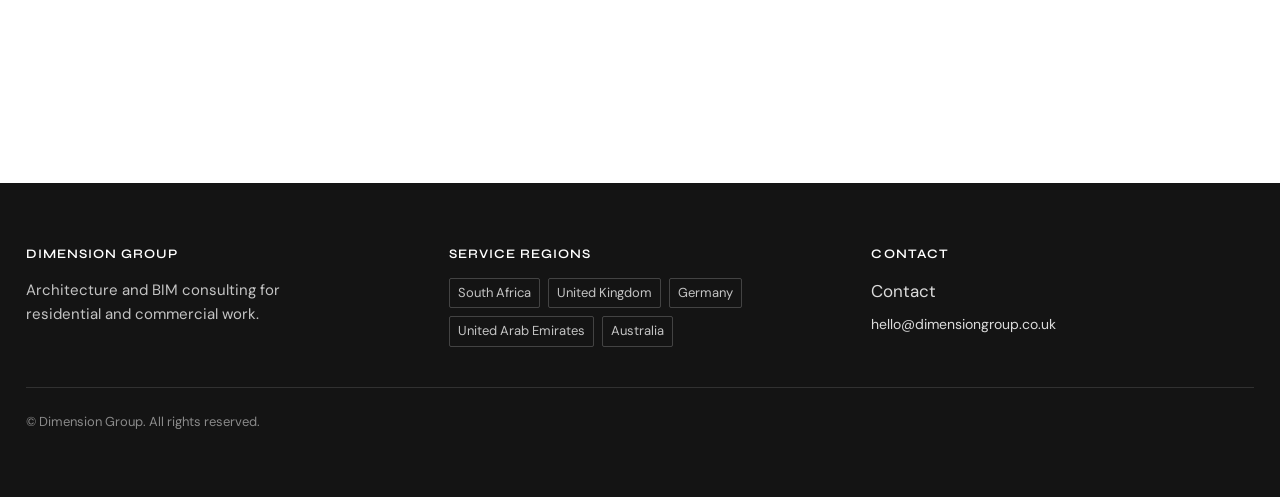
==== commit f00990a1: "3d model" ====
--- a/about.html
+++ b/about.html
@@ -58,7 +58,7 @@
           <p class="section-label">About</p>
           <h1>Dimension Group is a design and consulting practice built around clear communication and strong documentation</h1>
           <p>
-            We help clients and project teams move from ideas to coordinated delivery — through
+            We help clients and project teams move from ideas to coordinated delivery through
             architectural support, BIM workflows, technical documentation, and hands-on
             coordination when timelines compress.
           </p>
@@ -70,7 +70,7 @@
           <h2 style="margin-top: var(--space-xl)">Background</h2>
           <p>
             The practice draws on professional experience across architecture, BIM management,
-            technical documentation, and project coordination — including international work that
+            technical documentation, and project coordination, including international work that
             sharpened collaboration across schedules, standards, and remote teams.
           </p>
           <p>
@@ -83,8 +83,8 @@
           <p>
             Engagements typically start with a short briefing and alignment on outcomes: what you
             need to submit, who else is on the team, and what “good” looks like at each milestone.
-            From there we structure work in clear packages — concept, developed, technical, BIM, or
-            coordination — so scope and fees stay transparent.
+            From there we structure work in clear packages: concept, developed, technical, BIM, or
+            coordination, so scope and fees stay transparent.
           </p>
           <p style="margin-bottom: var(--space-lg)">
             If you would like to discuss a project, use the enquiry form on the contact page or email.
--- a/css/main.css
+++ b/css/main.css
@@ -1,7 +1,7 @@
 /* Dimension Group — architectural, premium static site */
 :root {
-  --bg: #f5f4f0;
-  --bg-elevated: #fafaf8;
+  --bg: #ffffff;
+  --bg-elevated: #ffffff;
   --surface: #ffffff;
   --ink: #141414;
   --ink-soft: #3d3d3a;
@@ -23,7 +23,9 @@
   --space-lg: 2.5rem;
   --space-xl: 4rem;
   --space-2xl: 6rem;
-  --max: 72rem;
+  --page-top: clamp(2rem, 3.5vw, 3.25rem);
+  --max: 92rem;
+  --site-gutter: clamp(1rem, 2vw, 1.75rem);
   --narrow: 40rem;
   --font-sans: "DM Sans", system-ui, sans-serif;
   --font-display: "Syne", var(--font-sans);
@@ -38,6 +40,7 @@
 
 html {
   scroll-behavior: smooth;
+  min-height: 100%;
 }
 
 body {
@@ -46,8 +49,25 @@
   font-size: 1.0625rem;
   line-height: 1.6;
   color: var(--ink-soft);
-  background: var(--bg);
+  background: transparent;
   -webkit-font-smoothing: antialiased;
+  position: relative;
+  min-height: 100%;
+}
+
+/* Sitewide blueprint — fixed layer behind all page content */
+body.grid-bg::before {
+  content: "";
+  position: fixed;
+  inset: 0;
+  z-index: -1;
+  pointer-events: none;
+  background-color: var(--blueprint-bg);
+  background-image:
+    url("data:image/svg+xml,%3Csvg xmlns='http://www.w3.org/2000/svg' width='288' height='288' viewBox='0 0 288 288'%3E%3Cpath d='M288 0H0V288' fill='none' stroke='%231565C0' stroke-opacity='0.09' stroke-width='1'/%3E%3Cpath d='M0 144h288M144 0v288' fill='none' stroke='%231565C0' stroke-opacity='0.06' stroke-width='1' stroke-dasharray='2 10'/%3E%3C/svg%3E"),
+    url("data:image/svg+xml,%3Csvg xmlns='http://www.w3.org/2000/svg' width='72' height='72' viewBox='0 0 72 72'%3E%3Cpath d='M72 0H0V72' fill='none' stroke='%231565C0' stroke-opacity='0.14' stroke-width='1' stroke-dasharray='5 7'/%3E%3C/svg%3E");
+  background-size: 288px 288px, 72px 72px;
+  background-position: -1px -1px, -1px -1px;
 }
 
 body.menu-open {
@@ -112,13 +132,9 @@
   border: 0;
 }
 
-/* Architectural grid background */
+/* Legacy class — blueprint applied via body.grid-bg::before above */
 .grid-bg {
-  background-image:
-    linear-gradient(var(--grid) 1px, transparent 1px),
-    linear-gradient(90deg, var(--grid) 1px, transparent 1px);
-  background-size: 48px 48px;
-  background-position: -1px -1px;
+  background: transparent;
 }
 
 /* Layout */
@@ -134,7 +150,7 @@
 .header-inner {
   max-width: var(--max);
   margin: 0 auto;
-  padding: var(--space-sm) var(--space-md);
+  padding: 0.65rem var(--site-gutter);
   display: flex;
   align-items: center;
   justify-content: space-between;
@@ -149,9 +165,9 @@
 
 .logo img {
   display: block;
-  height: clamp(44px, 9vw, 60px);
+  height: clamp(52px, 10vw, 72px);
   width: auto;
-  max-width: min(300px, 62vw);
+  max-width: min(360px, 68vw);
 }
 
 .nav-desktop {
@@ -216,7 +232,8 @@
   position: fixed;
   inset: 0;
   top: 56px;
-  background: var(--bg);
+  background: rgba(255, 255, 255, 0.97);
+  backdrop-filter: blur(8px);
   padding: var(--space-md);
   flex-direction: column;
   gap: var(--space-sm);
@@ -238,13 +255,22 @@
 
 main {
   min-height: 50vh;
+  background: transparent;
+}
+
+.section,
+.section-tight,
+.hero,
+.service-detail,
+.contact-layout {
+  background: transparent;
 }
 
 .footer {
   background: var(--ink);
   color: rgba(255, 255, 255, 0.75);
   margin-top: var(--space-2xl);
-  padding: var(--space-xl) var(--space-md);
+  padding: var(--space-xl) var(--site-gutter);
 }
 
 .footer-inner {
@@ -299,7 +325,7 @@
 .container {
   max-width: var(--max);
   margin: 0 auto;
-  padding: 0 var(--space-md);
+  padding: 0 var(--site-gutter);
 }
 
 .section {
@@ -380,43 +406,14 @@
 /* Hero */
 .hero {
   position: relative;
-  padding: var(--space-2xl) 0 calc(var(--space-2xl) + 2rem);
+  padding: var(--page-top) 0 calc(var(--space-2xl) + 2rem);
   overflow: hidden;
-  background: var(--blueprint-bg);
-}
-
-.hero-blueprint {
-  position: absolute;
-  inset: 0;
-  pointer-events: none;
-  z-index: 0;
-}
-
-.hero-blueprint-grid {
-  position: absolute;
-  inset: 0;
-  background-color: #ffffff;
-  background-image: url("data:image/svg+xml,%3Csvg xmlns='http://www.w3.org/2000/svg' width='72' height='72' viewBox='0 0 72 72'%3E%3Cpath d='M72 0H0V72' fill='none' stroke='%231565C0' stroke-opacity='0.12' stroke-width='1' stroke-dasharray='5 7'/%3E%3C/svg%3E");
-  background-size: 72px 72px;
-}
-
-.hero-blueprint-plan {
-  position: absolute;
-  left: 50%;
-  top: 58%;
-  transform: translate(-50%, -50%);
-  width: min(92%, 1080px);
-  max-height: 75%;
-  object-fit: contain;
-  opacity: 0.14;
-  filter: grayscale(1) contrast(1.05);
+  background: transparent;
 }
 
 .hero-grid {
-  position: relative;
-  z-index: 1;
   display: grid;
-  grid-template-columns: 1fr minmax(280px, 420px);
+  grid-template-columns: 1fr minmax(300px, 1fr);
   gap: var(--space-xl);
   align-items: center;
 }
@@ -450,57 +447,138 @@
   overflow: visible;
 }
 
+.hero-image-wrap {
+  position: relative;
+  margin: 0;
+  border-radius: var(--radius-xl);
+  overflow: hidden;
+  border: 1px solid rgba(21, 101, 192, 0.12);
+  box-shadow: 0 20px 44px rgba(21, 101, 192, 0.1);
+}
+
 .hero-image {
   width: 100%;
   aspect-ratio: 4 / 3;
   object-fit: cover;
   background: var(--surface);
-  border: 1px solid rgba(21, 101, 192, 0.12);
-  border-radius: var(--radius-xl);
-  box-shadow: 0 20px 44px rgba(21, 101, 192, 0.1);
-}
-
-.hero-3d-frame {
-  position: relative;
-  aspect-ratio: 16 / 10;
-  min-height: 200px;
+  display: block;
+  border: none;
+  border-radius: 0;
+  box-shadow: none;
+}
+
+.hero-image-caption {
+  position: absolute;
+  right: 0.75rem;
+  bottom: 0.75rem;
+  margin: 0;
+  padding: 0.35rem 0.65rem;
+  font-size: 0.6875rem;
+  font-weight: 600;
+  letter-spacing: 0.04em;
+  text-transform: uppercase;
+  color: rgba(255, 255, 255, 0.95);
+  background: rgba(20, 20, 20, 0.55);
+  border-radius: var(--radius);
+  backdrop-filter: blur(4px);
+  max-width: none;
+}
+
+.hero-stats {
+  display: grid;
+  grid-template-columns: repeat(4, 1fr);
+  gap: 0;
   background: var(--surface);
   border: 1px solid rgba(21, 101, 192, 0.12);
   border-radius: var(--radius-xl);
+  box-shadow: 0 12px 32px rgba(21, 101, 192, 0.08);
   overflow: hidden;
-  box-shadow: 0 12px 32px rgba(21, 101, 192, 0.08);
-}
-
-.hero-3d-frame model-viewer {
-  width: 100%;
-  height: 100%;
-  min-height: 200px;
-  --poster-color: var(--bg);
-}
-
-.hero-3d-frame model-viewer:not(.is-ready) {
-  opacity: 0;
-  position: absolute;
-  inset: 0;
-  pointer-events: none;
-}
-
-.hero-3d-fallback {
-  position: absolute;
-  inset: 0;
-  display: flex;
+}
+
+.hero-stat {
+  display: flex;
+  flex-direction: column;
   align-items: center;
   justify-content: center;
+  text-align: center;
+  padding: var(--space-md) var(--space-sm);
+  min-height: 168px;
+  border-right: 1px solid var(--line);
+}
+
+.hero-stat:last-child {
+  border-right: none;
+}
+
+.hero-stat-icon {
+  width: 2rem;
+  height: 2rem;
+  color: var(--accent);
+  margin-bottom: var(--space-xs);
+  flex-shrink: 0;
+}
+
+.hero-stat-value {
+  margin: 0 0 0.15rem;
+  font-family: var(--font-display);
+  font-size: clamp(1.75rem, 3vw, 2.25rem);
+  font-weight: 700;
+  line-height: 1;
+  color: var(--accent);
+}
+
+.hero-stat-label {
   margin: 0;
-  padding: var(--space-md);
-  text-align: center;
-  font-size: 0.875rem;
+  font-size: 0.8125rem;
+  font-weight: 500;
+  line-height: 1.35;
   color: var(--muted);
-  background: linear-gradient(135deg, var(--bg-elevated), var(--line));
-}
-
-.hero-3d-fallback code {
+  max-width: none;
+}
+
+.hero-stat--services {
+  gap: 0.1rem;
+}
+
+.hero-stat-services {
+  margin: 0;
   font-size: 0.8125rem;
+  font-weight: 700;
+  line-height: 1.35;
+  color: var(--ink);
+  max-width: none;
+}
+
+@media (max-width: 900px) {
+  .hero-stats {
+    grid-template-columns: repeat(2, 1fr);
+  }
+
+  .hero-stat:nth-child(2) {
+    border-right: none;
+  }
+
+  .hero-stat:nth-child(1),
+  .hero-stat:nth-child(2) {
+    border-bottom: 1px solid var(--line);
+  }
+}
+
+@media (max-width: 480px) {
+  .hero-stats {
+    grid-template-columns: 1fr;
+  }
+
+  .hero-stat {
+    border-right: none;
+    border-bottom: 1px solid var(--line);
+    min-height: auto;
+    padding: var(--space-md);
+  }
+
+  .hero-stat:last-child {
+    border-bottom: none;
+  }
 }
 
 /* Cards & services */
@@ -538,6 +616,117 @@
   font-size: 0.9375rem;
   margin-top: var(--space-md);
   display: inline-block;
+}
+
+/* What we do — home */
+.what-we-do-grid {
+  display: grid;
+  grid-template-columns: 1fr;
+  gap: clamp(var(--space-lg), 4vw, var(--space-xl));
+  align-items: start;
+}
+
+.what-we-do-intro .section-label {
+  color: var(--accent);
+}
+
+.what-we-do-intro h2 {
+  margin-bottom: 0;
+  max-width: 14em;
+}
+
+.what-we-do-rule {
+  width: 3.5rem;
+  height: 4px;
+  background: var(--accent);
+  margin-top: var(--space-md);
+  border-radius: 2px;
+}
+
+.service-cards-row {
+  display: grid;
+  grid-template-columns: repeat(6, minmax(0, 1fr));
+  gap: clamp(0.625rem, 1.2vw, 0.875rem);
+  align-items: stretch;
+}
+
+.service-card {
+  background: var(--surface);
+  border: 1px solid var(--line);
+  border-radius: var(--radius-xl);
+  padding: clamp(1.125rem, 1.8vw, 1.5rem) clamp(0.875rem, 1.2vw, 1rem);
+  display: flex;
+  flex-direction: column;
+  height: 100%;
+  min-height: 17.5rem;
+  color: inherit;
+  text-decoration: none;
+  transition: border-color 0.2s var(--ease), box-shadow 0.2s var(--ease), transform 0.2s var(--ease);
+}
+
+.service-card:hover {
+  border-color: var(--line-strong);
+  box-shadow: 0 12px 32px rgba(20, 20, 20, 0.07);
+  transform: translateY(-2px);
+  color: inherit;
+}
+
+.service-card-icon {
+  width: 2.5rem;
+  height: 2.5rem;
+  color: var(--accent);
+  margin-bottom: var(--space-sm);
+  flex-shrink: 0;
+}
+
+.service-card h3 {
+  font-size: 0.8125rem;
+  line-height: 1.35;
+  min-height: 2.7em;
+  margin: 0 0 var(--space-sm);
+  color: var(--ink);
+  overflow-wrap: break-word;
+  hyphens: auto;
+}
+
+.service-card p {
+  font-size: 0.75rem;
+  line-height: 1.5;
+  color: var(--muted);
+  margin: 0;
+  max-width: none;
+  flex: 1;
+}
+
+@media (min-width: 1400px) {
+  .what-we-do-grid {
+    grid-template-columns: minmax(240px, 0.82fr) 2fr;
+  }
+}
+
+@media (max-width: 1200px) {
+  .service-cards-row {
+    grid-template-columns: repeat(3, minmax(0, 1fr));
+  }
+}
+
+@media (max-width: 720px) {
+  .service-cards-row {
+    display: flex;
+    overflow-x: auto;
+    scroll-snap-type: x mandatory;
+    -webkit-overflow-scrolling: touch;
+    gap: var(--space-sm);
+    padding-bottom: var(--space-xs);
+    margin-right: calc(-1 * var(--site-gutter));
+    padding-right: var(--site-gutter);
+  }
+
+  .service-card {
+    flex: 0 0 min(10.5rem, 72vw);
+    scroll-snap-align: start;
+    min-height: 15.5rem;
+  }
 }
 
 /* Why us */
@@ -561,19 +750,19 @@
 }
 
 .list-check li {
+  display: flex;
+  align-items: flex-start;
+  gap: 0.75rem;
   padding: var(--space-sm) 0;
-  padding-left: 1.75rem;
-  position: relative;
   border-bottom: 1px solid var(--line);
 }
 
 .list-check li::before {
   content: "";
-  position: absolute;
-  left: 0;
-  top: 1.15em;
+  flex-shrink: 0;
   width: 8px;
-  height: 1px;
+  height: 2px;
+  margin-top: 0.55em;
   background: var(--accent);
 }
 
@@ -595,6 +784,102 @@
 .project-card:hover {
   transform: translateY(-2px);
   box-shadow: 0 16px 40px rgba(20, 20, 20, 0.1);
+}
+
+.project-card--interactive {
+  cursor: pointer;
+}
+
+.project-card--interactive:focus-visible {
+  outline: 2px solid var(--accent);
+  outline-offset: 2px;
+}
+
+.project-card-hint {
+  margin: var(--space-sm) 0 0;
+  font-size: 0.8125rem;
+  font-weight: 600;
+  color: var(--accent);
+}
+
+body.modal-open {
+  overflow: hidden;
+}
+
+.project-modal {
+  position: fixed;
+  inset: 0;
+  z-index: 200;
+  display: flex;
+  align-items: center;
+  justify-content: center;
+  padding: var(--site-gutter);
+}
+
+.project-modal[hidden] {
+  display: none;
+}
+
+.project-modal-backdrop {
+  position: absolute;
+  inset: 0;
+  background: rgba(20, 20, 20, 0.78);
+  backdrop-filter: blur(4px);
+}
+
+.project-modal-panel {
+  position: relative;
+  z-index: 1;
+  background: var(--surface);
+  border-radius: var(--radius-lg);
+  border: 1px solid var(--line);
+  width: min(72rem, 100%);
+  max-height: min(92vh, 100%);
+  overflow: auto;
+  padding: var(--space-md);
+  box-shadow: 0 24px 64px rgba(20, 20, 20, 0.28);
+}
+
+.project-modal-close {
+  position: sticky;
+  top: 0;
+  float: right;
+  display: flex;
+  align-items: center;
+  justify-content: center;
+  width: 2.5rem;
+  height: 2.5rem;
+  margin-left: auto;
+  margin-bottom: var(--space-xs);
+  border: 1px solid var(--line);
+  border-radius: var(--radius);
+  background: var(--surface);
+  color: var(--ink);
+  font-size: 1.5rem;
+  line-height: 1;
+  cursor: pointer;
+  transition: border-color 0.2s var(--ease), background 0.2s var(--ease);
+}
+
+.project-modal-close:hover {
+  border-color: var(--line-strong);
+  background: var(--bg);
+}
+
+.project-modal-title {
+  clear: both;
+  margin: 0 0 var(--space-sm);
+  font-family: var(--font-display);
+  font-size: 1.125rem;
+  font-weight: 600;
+  color: var(--ink);
+}
+
+.project-modal-image {
+  width: 100%;
+  height: auto;
+  display: block;
+  border-radius: var(--radius);
 }
 
 .project-card-image {
@@ -691,6 +976,15 @@
   border-top: none;
 }
 
+/* Page intro — same top gap below navbar on every page */
+main > section:first-child {
+  padding-top: var(--page-top);
+}
+
+main > section.section-tight + section.section-tight {
+  padding-top: var(--space-md);
+}
+
 .service-subsection {
   padding: var(--space-xl) 0;
   border-top: 1px solid var(--line);
@@ -928,7 +1222,7 @@
 .lead-strip {
   background: var(--accent);
   color: rgba(255, 255, 255, 0.9);
-  padding: var(--space-xl) var(--space-md);
+  padding: var(--space-xl) var(--site-gutter);
   margin: var(--space-xl) 0 0;
 }
 
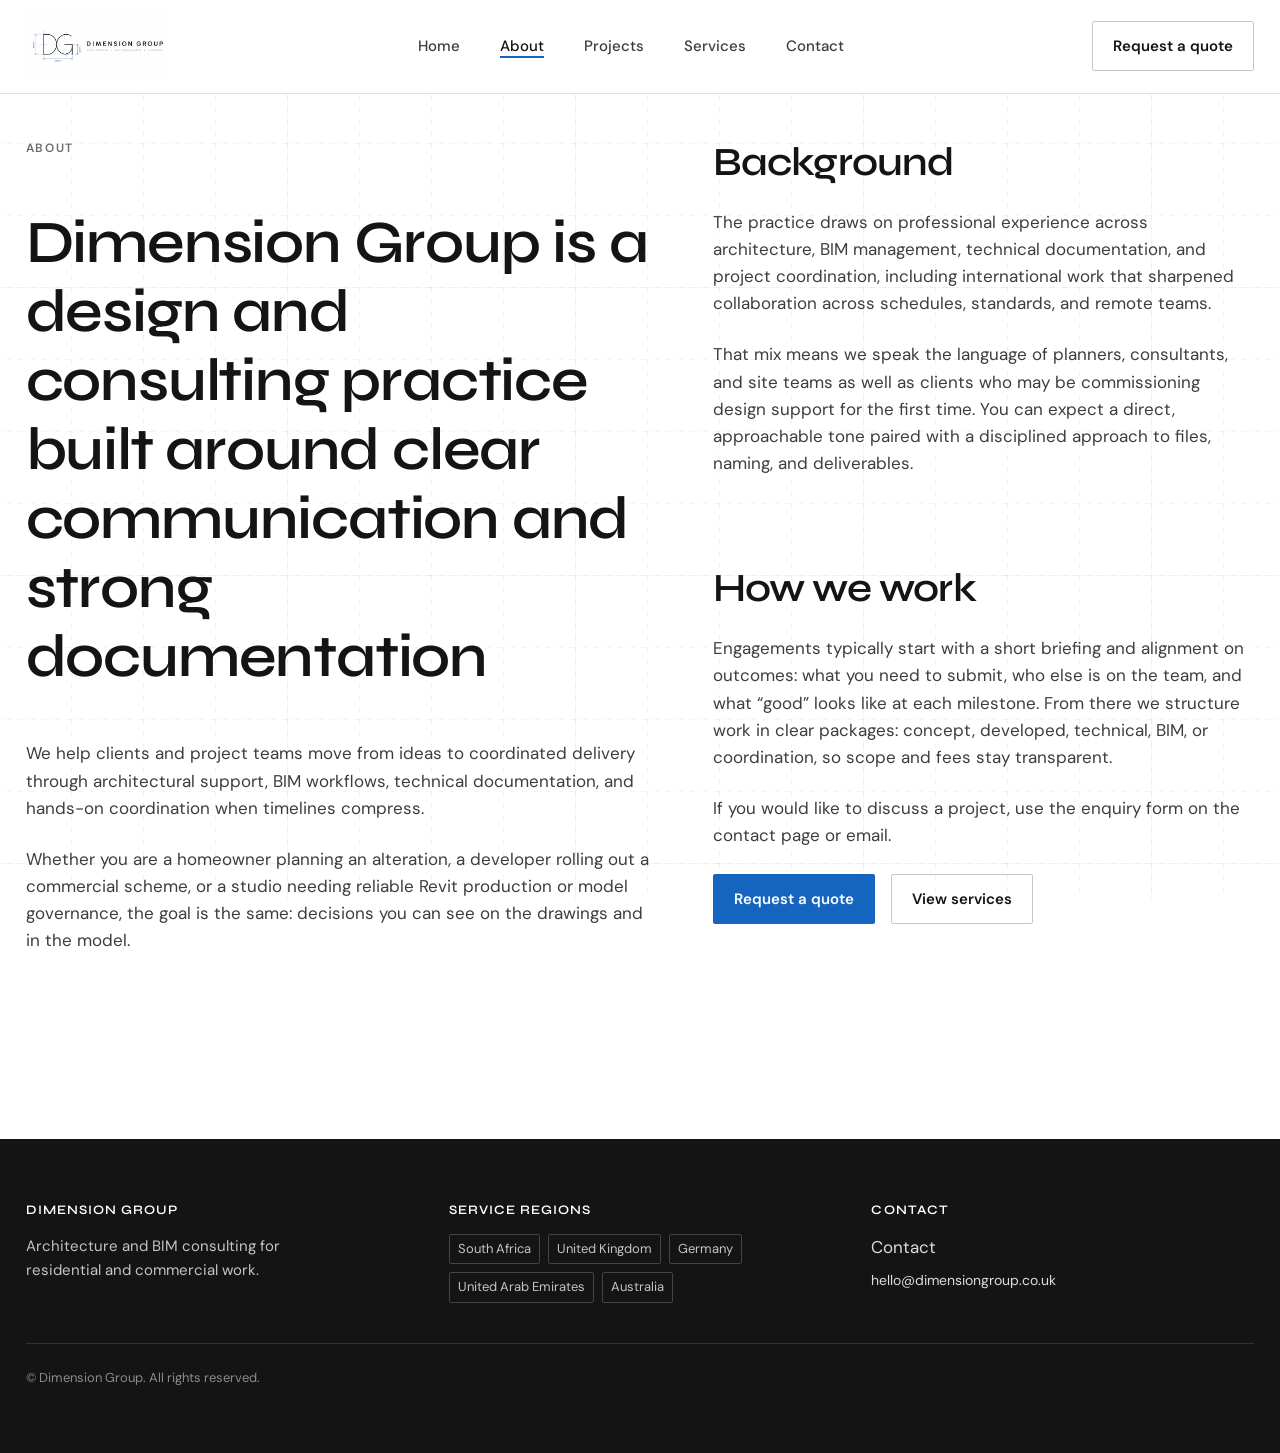
==== commit 5a519b55: "3d model" ====
--- a/about.html
+++ b/about.html
@@ -53,44 +53,54 @@
     </header>
 
     <main>
-      <section class="section">
-        <div class="container" style="max-width: 48rem">
-          <p class="section-label">About</p>
-          <h1>Dimension Group is a design and consulting practice built around clear communication and strong documentation</h1>
-          <p>
-            We help clients and project teams move from ideas to coordinated delivery through
-            architectural support, BIM workflows, technical documentation, and hands-on
-            coordination when timelines compress.
-          </p>
-          <p>
-            Whether you are a homeowner planning an alteration, a developer rolling out a
-            commercial scheme, or a studio needing reliable Revit production or model governance,
-            the goal is the same: decisions you can see on the drawings and in the model.
-          </p>
-          <h2 style="margin-top: var(--space-xl)">Background</h2>
-          <p>
-            The practice draws on professional experience across architecture, BIM management,
-            technical documentation, and project coordination, including international work that
-            sharpened collaboration across schedules, standards, and remote teams.
-          </p>
-          <p>
-            That mix means we speak the language of planners, consultants, and site teams as well
-            as clients who may be commissioning design support for the first time. You can expect a
-            direct, approachable tone paired with a disciplined approach to files, naming, and
-            deliverables.
-          </p>
-          <h2 style="margin-top: var(--space-xl)">How we work</h2>
-          <p>
-            Engagements typically start with a short briefing and alignment on outcomes: what you
-            need to submit, who else is on the team, and what “good” looks like at each milestone.
-            From there we structure work in clear packages: concept, developed, technical, BIM, or
-            coordination, so scope and fees stay transparent.
-          </p>
-          <p style="margin-bottom: var(--space-lg)">
-            If you would like to discuss a project, use the enquiry form on the contact page or email.
-          </p>
-          <a class="btn btn-primary" href="contact.html#quote">Request a quote</a>
-          <a class="btn btn-secondary" href="services.html">View services</a>
+      <section class="section section-tight">
+        <div class="container about-layout">
+          <div class="about-intro">
+            <p class="section-label">About</p>
+            <h1>Dimension Group is a design and consulting practice built around clear communication and strong documentation</h1>
+            <p>
+              We help clients and project teams move from ideas to coordinated delivery through
+              architectural support, BIM workflows, technical documentation, and hands-on
+              coordination when timelines compress.
+            </p>
+            <p>
+              Whether you are a homeowner planning an alteration, a developer rolling out a
+              commercial scheme, or a studio needing reliable Revit production or model governance,
+              the goal is the same: decisions you can see on the drawings and in the model.
+            </p>
+          </div>
+          <div class="about-content">
+            <div class="about-block">
+              <h2>Background</h2>
+              <p>
+                The practice draws on professional experience across architecture, BIM management,
+                technical documentation, and project coordination, including international work that
+                sharpened collaboration across schedules, standards, and remote teams.
+              </p>
+              <p>
+                That mix means we speak the language of planners, consultants, and site teams as well
+                as clients who may be commissioning design support for the first time. You can expect a
+                direct, approachable tone paired with a disciplined approach to files, naming, and
+                deliverables.
+              </p>
+            </div>
+            <div class="about-block">
+              <h2>How we work</h2>
+              <p>
+                Engagements typically start with a short briefing and alignment on outcomes: what you
+                need to submit, who else is on the team, and what “good” looks like at each milestone.
+                From there we structure work in clear packages: concept, developed, technical, BIM, or
+                coordination, so scope and fees stay transparent.
+              </p>
+              <p>
+                If you would like to discuss a project, use the enquiry form on the contact page or email.
+              </p>
+              <div class="about-actions">
+                <a class="btn btn-primary" href="contact.html#quote">Request a quote</a>
+                <a class="btn btn-secondary" href="services.html">View services</a>
+              </div>
+            </div>
+          </div>
         </div>
       </section>
     </main>
--- a/css/main.css
+++ b/css/main.css
@@ -743,6 +743,42 @@
   }
 }
 
+/* About page */
+.about-layout {
+  display: grid;
+  grid-template-columns: minmax(0, 1.15fr) minmax(0, 1fr);
+  gap: clamp(var(--space-lg), 5vw, var(--space-xl));
+  align-items: start;
+}
+
+.about-layout h1,
+.about-layout p {
+  max-width: none;
+}
+
+.about-content {
+  display: flex;
+  flex-direction: column;
+  gap: var(--space-xl);
+}
+
+.about-block h2 {
+  margin-top: 0;
+}
+
+.about-actions {
+  display: flex;
+  flex-wrap: wrap;
+  gap: var(--space-sm);
+  margin-top: var(--space-md);
+}
+
+@media (max-width: 900px) {
+  .about-layout {
+    grid-template-columns: 1fr;
+  }
+}
+
 .list-check {
   list-style: none;
   padding: 0;
@@ -917,11 +953,34 @@
 }
 
 /* Services page */
+.services-intro-lede {
+  max-width: 42em;
+  margin-bottom: 0;
+}
+
+.service-detail > .container {
+  display: flex;
+  flex-direction: column;
+  gap: 0;
+}
+
+.service-detail .service-text p,
+.service-detail .service-sub-lede,
+.service-detail .bim-category-intro,
+.service-detail .bim-category-note,
+.service-detail .project-highlight-text p {
+  max-width: none;
+}
+
+.service-detail > .container > .service-block:first-child {
+  padding-top: var(--space-lg);
+}
+
 .service-block {
   display: grid;
   grid-template-columns: 1fr 1fr;
   gap: var(--space-xl);
-  align-items: center;
+  align-items: start;
   padding: var(--space-xl) 0;
   border-bottom: 1px solid var(--line);
 }
@@ -948,16 +1007,17 @@
 }
 
 .service-media {
-  aspect-ratio: 16 / 10;
   border-radius: var(--radius-lg);
   overflow: hidden;
   border: 1px solid var(--line);
+  background: var(--surface);
+  line-height: 0;
 }
 
 .service-media img {
   width: 100%;
-  height: 100%;
-  object-fit: cover;
+  height: auto;
+  display: block;
 }
 
 .service-actions {
@@ -993,6 +1053,26 @@
 .service-subsection h3 {
   margin-top: 0;
   font-size: clamp(1.35rem, 2.5vw, 1.75rem);
+}
+
+.service-subsection-head {
+  display: flex;
+  align-items: flex-start;
+  gap: var(--space-md);
+  margin-bottom: var(--space-lg);
+  text-align: left;
+}
+
+.service-subsection-head .service-sub-lede {
+  margin-bottom: 0;
+}
+
+.service-subsection-icon {
+  width: 2.75rem;
+  height: 2.75rem;
+  color: var(--accent);
+  flex-shrink: 0;
+  margin-top: 0.15rem;
 }
 
 .service-sub-lede {
@@ -1008,6 +1088,7 @@
   display: grid;
   grid-template-columns: repeat(auto-fill, minmax(260px, 1fr));
   gap: var(--space-md);
+  text-align: left;
 }
 
 .service-offerings li {
@@ -1017,12 +1098,22 @@
   padding: var(--space-md);
   font-size: 0.9375rem;
   line-height: 1.55;
+  display: flex;
+  flex-direction: column;
+  align-items: flex-start;
+  text-align: left;
 }
 
 .service-offerings strong {
   display: block;
   color: var(--ink);
   margin-bottom: 0.35rem;
+}
+
+.service-offerings li span {
+  color: var(--muted);
+  font-size: 0.875rem;
+  line-height: 1.55;
 }
 
 .project-highlight {
@@ -1149,18 +1240,19 @@
   margin: 0 0 var(--space-md);
   padding-bottom: var(--space-sm);
   border-bottom: 2px solid var(--accent);
-  display: inline-block;
+  display: block;
+  width: 100%;
 }
 
 .bim-category-intro {
-  max-width: 52em;
+  max-width: none;
   font-size: 1.0625rem;
   line-height: 1.65;
   margin-bottom: var(--space-md);
 }
 
 .bim-category-note {
-  max-width: 48em;
+  max-width: none;
   font-size: 0.9375rem;
   color: var(--muted);
   font-style: italic;
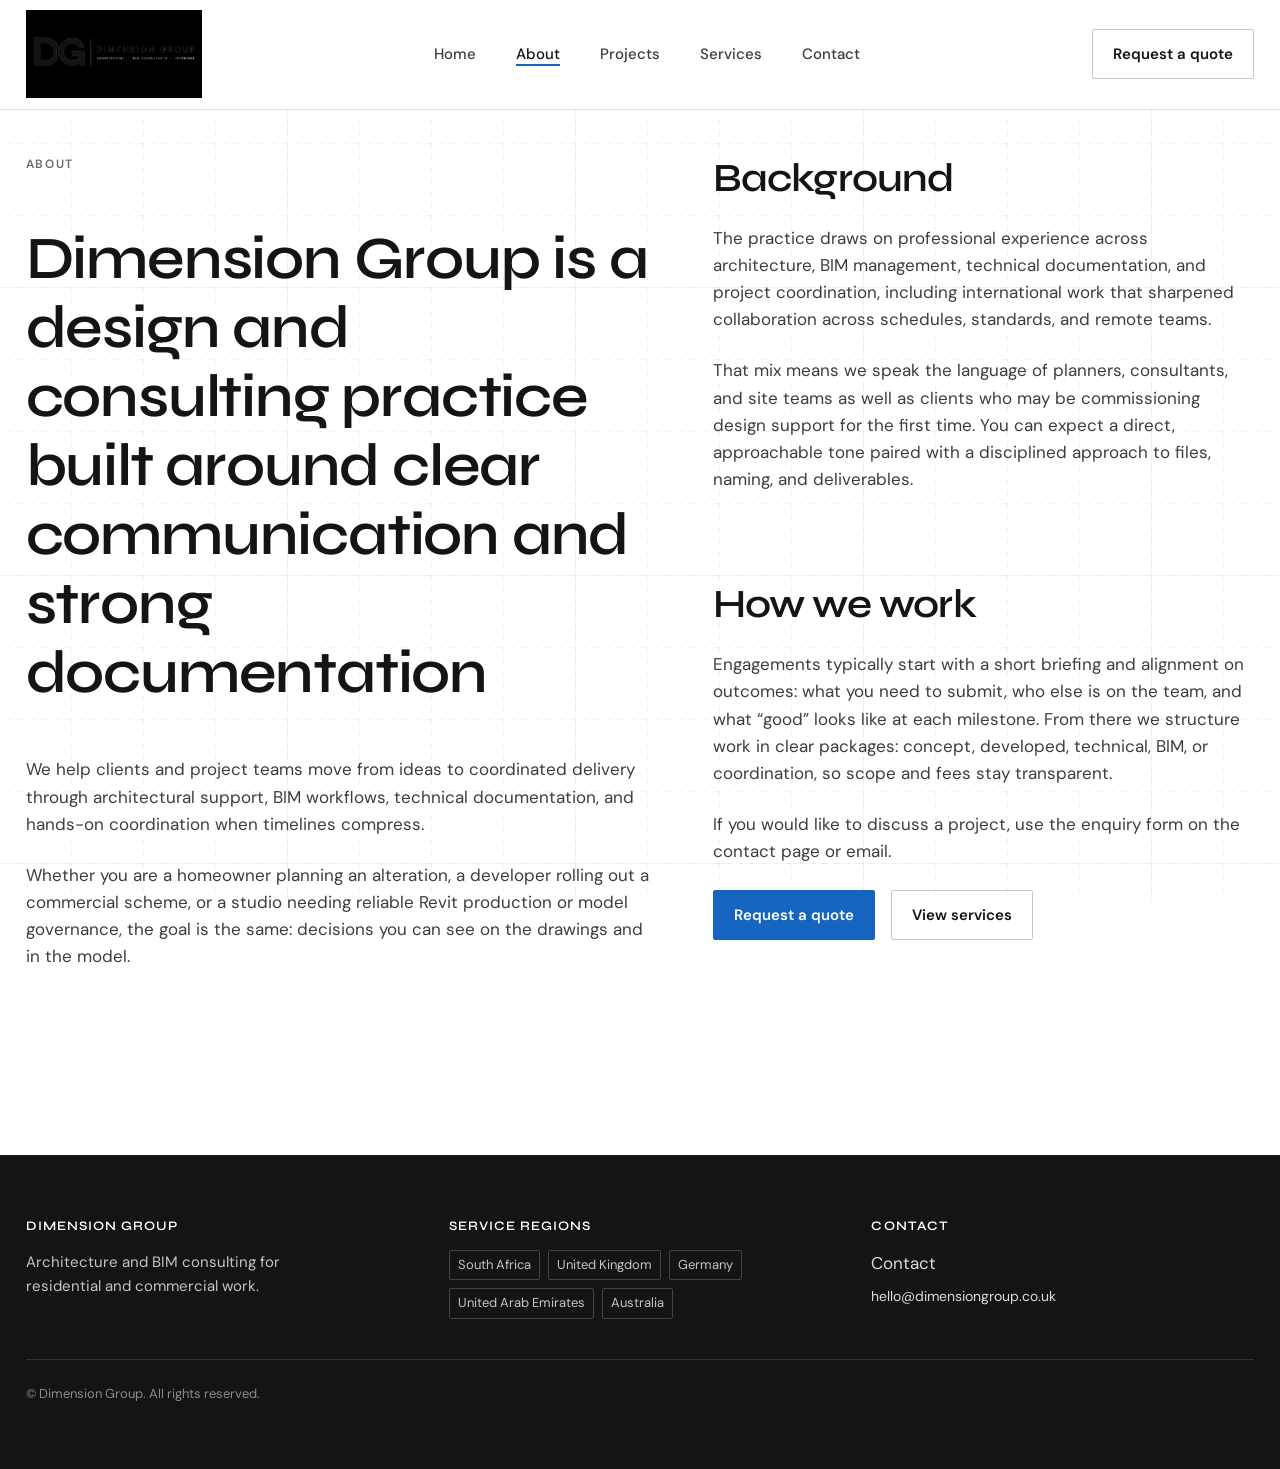
==== commit 609083f9: "3d model" ====
--- a/about.html
+++ b/about.html
@@ -20,7 +20,7 @@
     <header class="site-header">
       <div class="header-inner">
         <a class="logo" href="index.html">
-          <img src="assets/images/logo.png" alt="Dimension Group — Architecture, BIM Consultants, Interiors" width="300" height="60" />
+          <img src="assets/images/logo.png" alt="Dimension Group — Architecture, BIM Consultants, Interiors" width="480" height="88" />
         </a>
         <nav class="nav-desktop" aria-label="Primary">
           <a href="index.html">Home</a>
--- a/css/main.css
+++ b/css/main.css
@@ -165,9 +165,9 @@
 
 .logo img {
   display: block;
-  height: clamp(52px, 10vw, 72px);
+  height: clamp(60px, 12vw, 88px);
   width: auto;
-  max-width: min(360px, 68vw);
+  max-width: min(480px, 78vw);
 }
 
 .nav-desktop {
@@ -1007,6 +1007,8 @@
 }
 
 .service-media {
+  position: relative;
+  margin: 0;
   border-radius: var(--radius-lg);
   overflow: hidden;
   border: 1px solid var(--line);
@@ -1018,6 +1020,23 @@
   width: 100%;
   height: auto;
   display: block;
+}
+
+.service-image-caption {
+  position: absolute;
+  right: 0.75rem;
+  bottom: 0.75rem;
+  margin: 0;
+  padding: 0.35rem 0.65rem;
+  font-size: 0.6875rem;
+  font-weight: 600;
+  letter-spacing: 0.04em;
+  text-transform: uppercase;
+  color: rgba(255, 255, 255, 0.95);
+  background: rgba(20, 20, 20, 0.55);
+  border-radius: var(--radius);
+  backdrop-filter: blur(4px);
+  line-height: 1.4;
 }
 
 .service-actions {
@@ -1427,22 +1446,6 @@
   color: #fff;
 }
 
-.map-embed {
-  margin-top: var(--space-md);
-  border: 1px solid var(--line);
-  border-radius: var(--radius-lg);
-  overflow: hidden;
-  aspect-ratio: 16 / 9;
-  min-height: 280px;
-  background: var(--line);
-}
-
-.map-embed iframe {
-  width: 100%;
-  height: 100%;
-  border: 0;
-}
-
 .contact-layout {
   display: grid;
   grid-template-columns: 1fr 1fr;
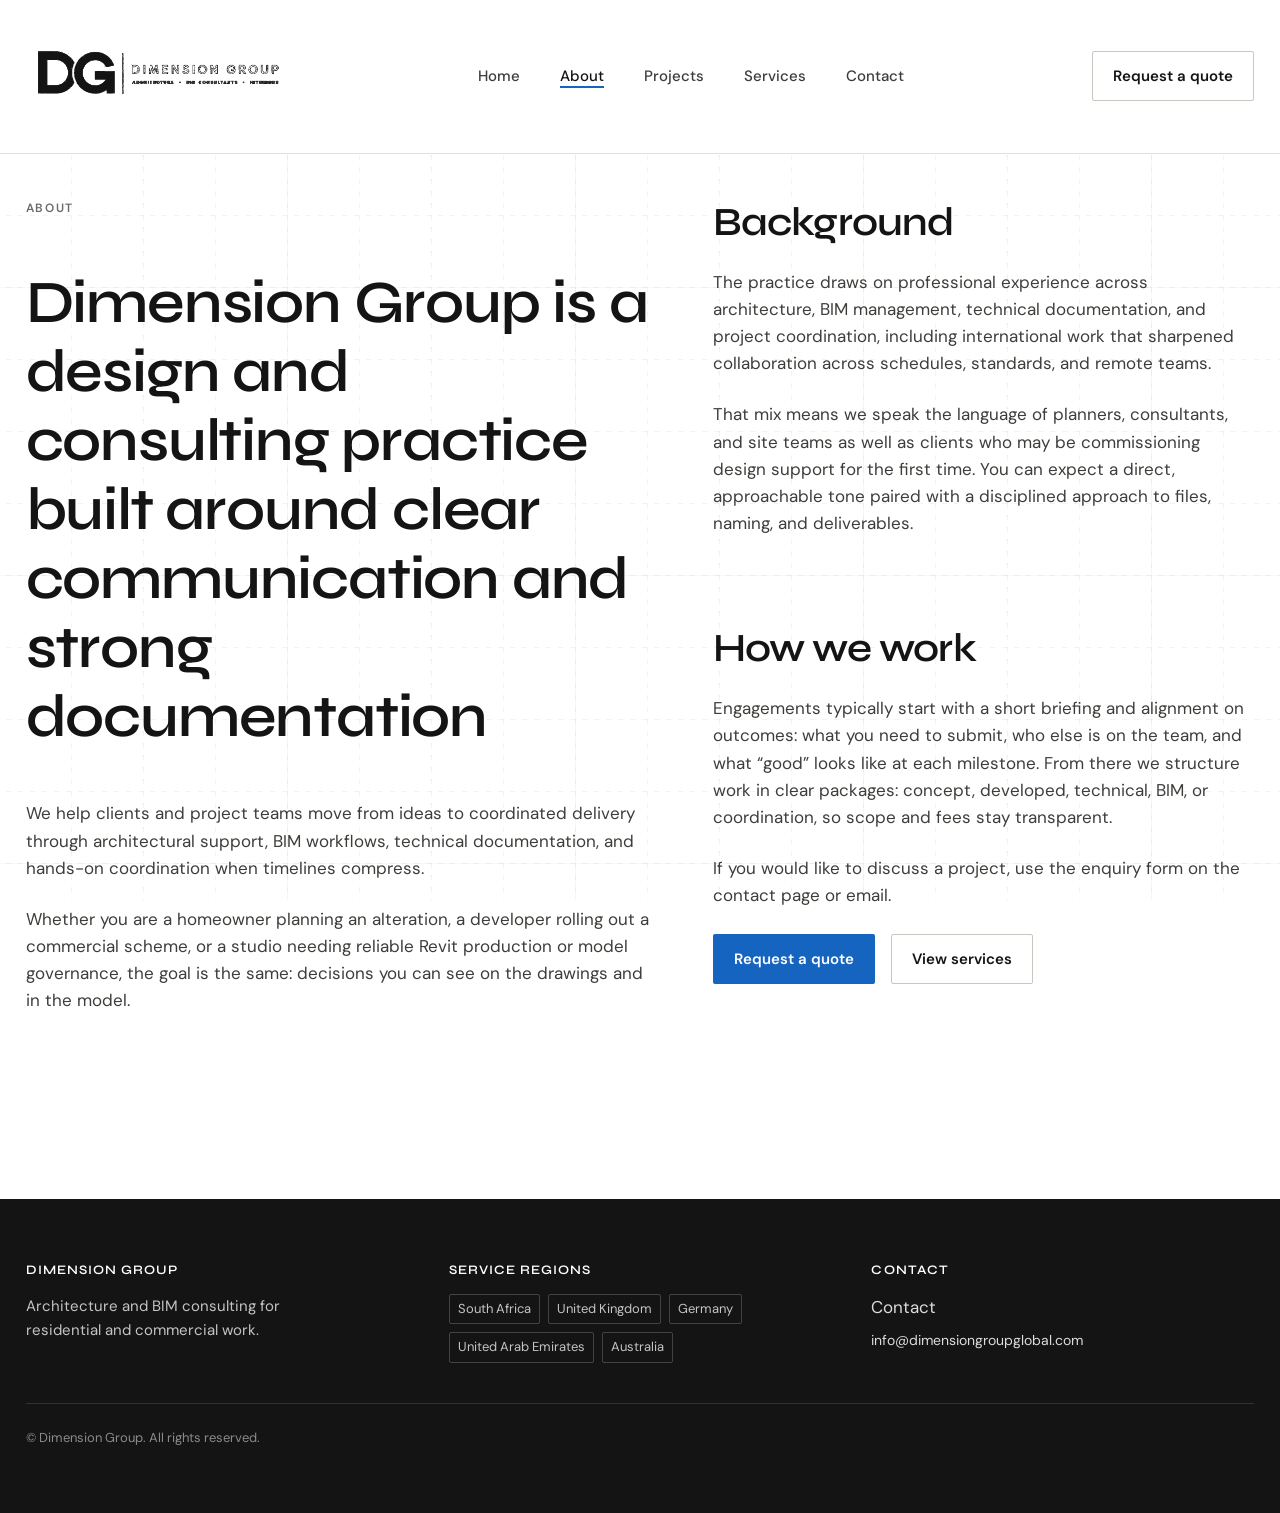
==== commit eeefdfc9: "test" ====
--- a/about.html
+++ b/about.html
@@ -20,7 +20,7 @@
     <header class="site-header">
       <div class="header-inner">
         <a class="logo" href="index.html">
-          <img src="assets/images/logo.png" alt="Dimension Group — Architecture, BIM Consultants, Interiors" width="480" height="88" />
+          <img src="assets/images/logo.png" alt="Dimension Group — Architecture, BIM Consultants, Interiors" width="720" height="132" />
         </a>
         <nav class="nav-desktop" aria-label="Primary">
           <a href="index.html">Home</a>
@@ -129,7 +129,7 @@
             <a href="contact.html">Contact</a>
           </p>
           <p style="margin: 0; font-size: 0.875rem">
-            <a href="mailto:hello@dimensiongroup.co.uk">hello@dimensiongroup.co.uk</a>
+            <a href="mailto:info@dimensiongroupglobal.com">info@dimensiongroupglobal.com</a>
           </p>
         </div>
       </div>
--- a/css/main.css
+++ b/css/main.css
@@ -165,9 +165,9 @@
 
 .logo img {
   display: block;
-  height: clamp(60px, 12vw, 88px);
+  height: clamp(90px, 18vw, 132px);
   width: auto;
-  max-width: min(480px, 78vw);
+  max-width: min(720px, 90vw);
 }
 
 .nav-desktop {
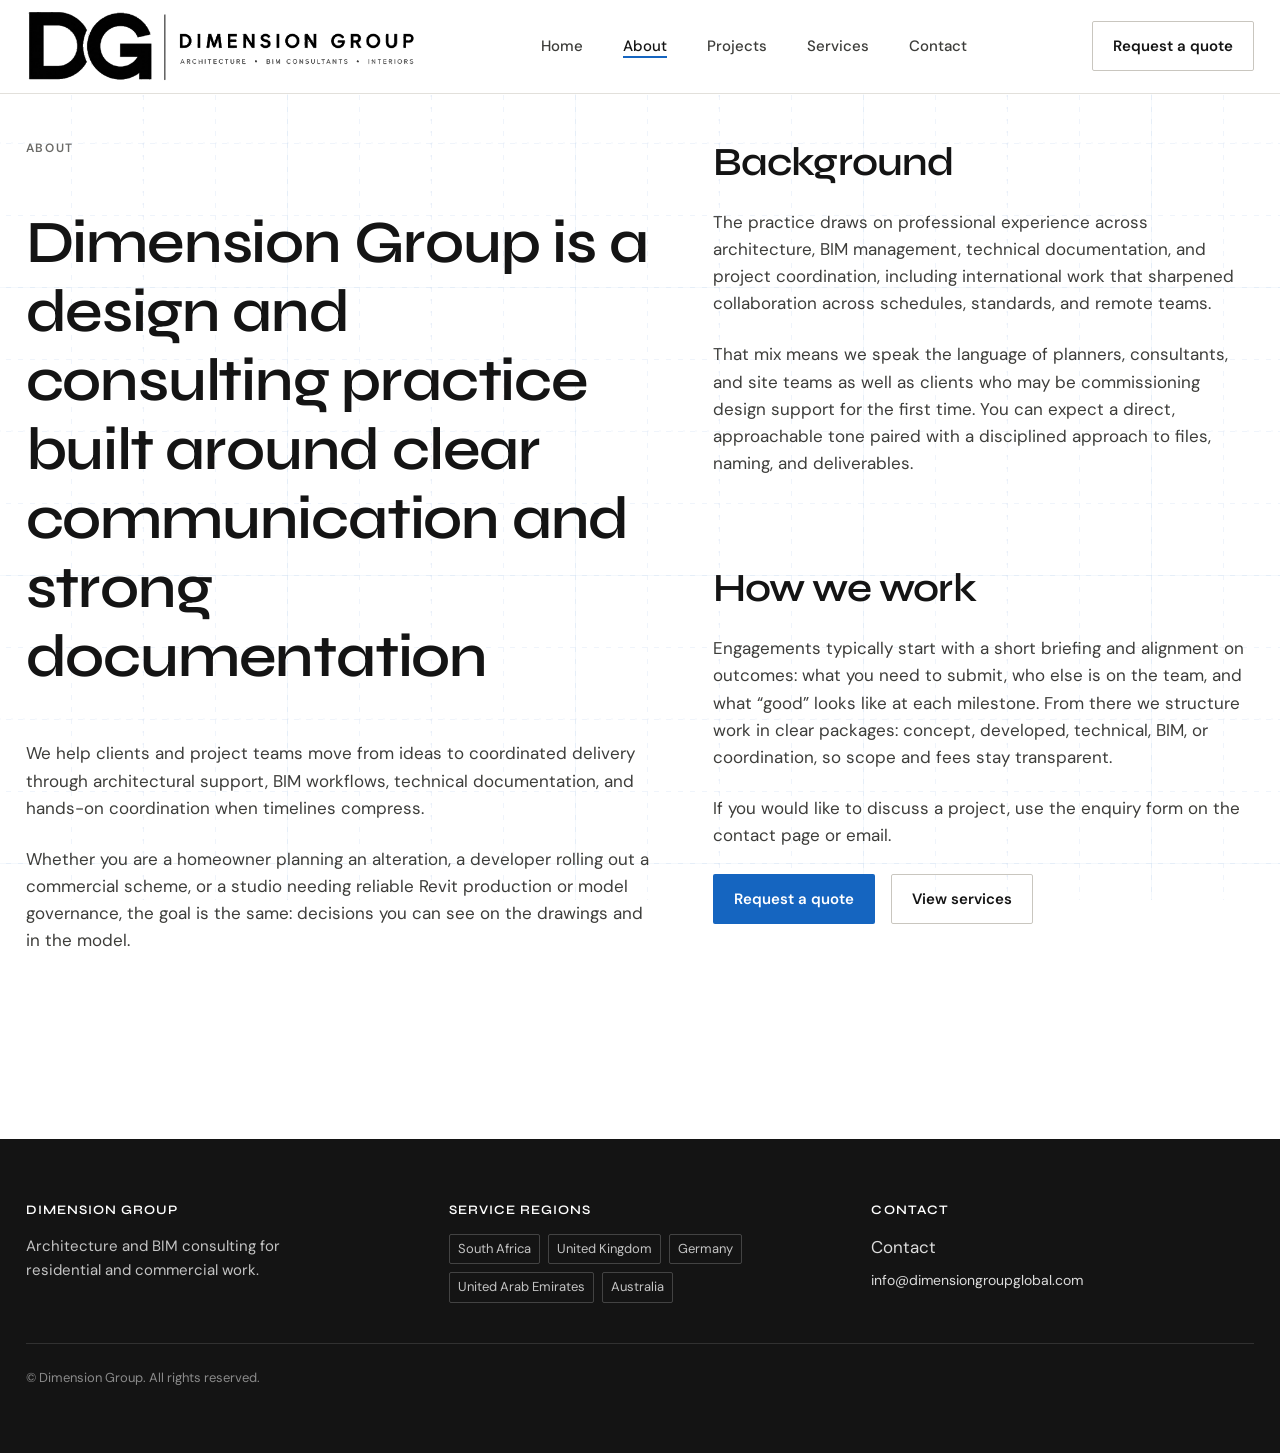
==== commit 1441ed66: "16jul" ====
--- a/about.html
+++ b/about.html
@@ -7,6 +7,16 @@
       name="description"
       content="About Dimension Group — design and consulting in architecture and BIM."
     />
+    <meta name="robots" content="index, follow" />
+    <link rel="canonical" href="https://dimensiongroupglobal.com/about.html" />
+    <link rel="icon" href="assets/images/logo.png" type="image/png" />
+    <meta property="og:type" content="website" />
+    <meta property="og:site_name" content="Dimension Group" />
+    <meta property="og:title" content="About — Dimension Group" />
+    <meta property="og:description" content="About Dimension Group — design and consulting in architecture and BIM." />
+    <meta property="og:url" content="https://dimensiongroupglobal.com/about.html" />
+    <meta property="og:image" content="https://dimensiongroupglobal.com/assets/images/hero.jpg" />
+    <meta name="twitter:card" content="summary_large_image" />
     <title>About — Dimension Group</title>
     <link rel="preconnect" href="https://fonts.googleapis.com" />
     <link rel="preconnect" href="https://fonts.gstatic.com" crossorigin />
@@ -20,7 +30,7 @@
     <header class="site-header">
       <div class="header-inner">
         <a class="logo" href="index.html">
-          <img src="assets/images/logo.png" alt="Dimension Group — Architecture, BIM Consultants, Interiors" width="720" height="132" />
+          <img src="assets/images/logo.png" alt="Dimension Group — Architecture, BIM Consultants, Interiors" width="1323" height="244" />
         </a>
         <nav class="nav-desktop" aria-label="Primary">
           <a href="index.html">Home</a>
--- a/css/main.css
+++ b/css/main.css
@@ -1,261 +1,266 @@
 /* Dimension Group — architectural, premium static site */
 :root {
-  --bg: #ffffff;
-  --bg-elevated: #ffffff;
-  --surface: #ffffff;
-  --ink: #141414;
-  --ink-soft: #3d3d3a;
-  --muted: #6b6b68;
-  --line: #e2e0db;
-  --line-strong: #c9c6bf;
-  --accent: #1565c0;
-  --accent-hover: #0d47a1;
-  --accent-warm: #1976d2;
-  --grid: rgba(20, 20, 20, 0.06);
-  --blueprint-line: rgba(21, 101, 192, 0.14);
-  --blueprint-bg: #ffffff;
-  --radius: 2px;
-  --radius-lg: 4px;
-  --radius-xl: 14px;
-  --space-xs: 0.5rem;
-  --space-sm: 1rem;
-  --space-md: 1.5rem;
-  --space-lg: 2.5rem;
-  --space-xl: 4rem;
-  --space-2xl: 6rem;
-  --page-top: clamp(2rem, 3.5vw, 3.25rem);
-  --max: 92rem;
-  --site-gutter: clamp(1rem, 2vw, 1.75rem);
-  --narrow: 40rem;
-  --font-sans: "DM Sans", system-ui, sans-serif;
-  --font-display: "Syne", var(--font-sans);
-  --ease: cubic-bezier(0.22, 1, 0.36, 1);
+	--bg: #ffffff;
+	--bg-elevated: #ffffff;
+	--surface: #ffffff;
+	--ink: #141414;
+	--ink-soft: #3d3d3a;
+	--muted: #6b6b68;
+	--line: #e2e0db;
+	--line-strong: #c9c6bf;
+	--accent: #1565c0;
+	--accent-hover: #0d47a1;
+	--accent-warm: #1976d2;
+	--grid: rgba(20, 20, 20, 0.06);
+	--blueprint-line: rgba(21, 101, 192, 0.14);
+	--blueprint-bg: #ffffff;
+	--radius: 2px;
+	--radius-lg: 4px;
+	--radius-xl: 14px;
+	--space-xs: 0.5rem;
+	--space-sm: 1rem;
+	--space-md: 1.5rem;
+	--space-lg: 2.5rem;
+	--space-xl: 4rem;
+	--space-2xl: 6rem;
+	--page-top: clamp(2rem, 3.5vw, 3.25rem);
+	--max: 92rem;
+	--site-gutter: clamp(1rem, 2vw, 1.75rem);
+	--narrow: 40rem;
+	--font-sans: "DM Sans", system-ui, sans-serif;
+	--font-display: "Syne", var(--font-sans);
+	--ease: cubic-bezier(0.22, 1, 0.36, 1);
 }
 
 *,
 *::before,
 *::after {
-  box-sizing: border-box;
+	box-sizing: border-box;
 }
 
 html {
-  scroll-behavior: smooth;
-  min-height: 100%;
+	scroll-behavior: smooth;
+	min-height: 100%;
 }
 
 body {
-  margin: 0;
-  font-family: var(--font-sans);
-  font-size: 1.0625rem;
-  line-height: 1.6;
-  color: var(--ink-soft);
-  background: transparent;
-  -webkit-font-smoothing: antialiased;
-  position: relative;
-  min-height: 100%;
+	margin: 0;
+	font-family: var(--font-sans);
+	font-size: 1.0625rem;
+	line-height: 1.6;
+	color: var(--ink-soft);
+	background: transparent;
+	-webkit-font-smoothing: antialiased;
+	position: relative;
+	min-height: 100%;
 }
 
 /* Sitewide blueprint — fixed layer behind all page content */
 body.grid-bg::before {
-  content: "";
-  position: fixed;
-  inset: 0;
-  z-index: -1;
-  pointer-events: none;
-  background-color: var(--blueprint-bg);
-  background-image:
-    url("data:image/svg+xml,%3Csvg xmlns='http://www.w3.org/2000/svg' width='288' height='288' viewBox='0 0 288 288'%3E%3Cpath d='M288 0H0V288' fill='none' stroke='%231565C0' stroke-opacity='0.09' stroke-width='1'/%3E%3Cpath d='M0 144h288M144 0v288' fill='none' stroke='%231565C0' stroke-opacity='0.06' stroke-width='1' stroke-dasharray='2 10'/%3E%3C/svg%3E"),
-    url("data:image/svg+xml,%3Csvg xmlns='http://www.w3.org/2000/svg' width='72' height='72' viewBox='0 0 72 72'%3E%3Cpath d='M72 0H0V72' fill='none' stroke='%231565C0' stroke-opacity='0.14' stroke-width='1' stroke-dasharray='5 7'/%3E%3C/svg%3E");
-  background-size: 288px 288px, 72px 72px;
-  background-position: -1px -1px, -1px -1px;
+	content: "";
+	position: fixed;
+	inset: 0;
+	z-index: -1;
+	pointer-events: none;
+	background-color: var(--blueprint-bg);
+	background-image:
+		url("data:image/svg+xml,%3Csvg xmlns='http://www.w3.org/2000/svg' width='288' height='288' viewBox='0 0 288 288'%3E%3Cpath d='M288 0H0V288' fill='none' stroke='%231565C0' stroke-opacity='0.09' stroke-width='1'/%3E%3Cpath d='M0 144h288M144 0v288' fill='none' stroke='%231565C0' stroke-opacity='0.06' stroke-width='1' stroke-dasharray='2 10'/%3E%3C/svg%3E"),
+		url("data:image/svg+xml,%3Csvg xmlns='http://www.w3.org/2000/svg' width='72' height='72' viewBox='0 0 72 72'%3E%3Cpath d='M72 0H0V72' fill='none' stroke='%231565C0' stroke-opacity='0.14' stroke-width='1' stroke-dasharray='5 7'/%3E%3C/svg%3E");
+	background-size:
+		288px 288px,
+		72px 72px;
+	background-position:
+		-1px -1px,
+		-1px -1px;
 }
 
 body.menu-open {
-  overflow: hidden;
+	overflow: hidden;
 }
 
 h1,
 h2,
 h3,
 h4 {
-  font-family: var(--font-display);
-  font-weight: 600;
-  color: var(--ink);
-  line-height: 1.15;
-  letter-spacing: -0.02em;
+	font-family: var(--font-display);
+	font-weight: 600;
+	color: var(--ink);
+	line-height: 1.15;
+	letter-spacing: -0.02em;
 }
 
 h1 {
-  font-size: clamp(2.25rem, 5vw, 3.75rem);
+	font-size: clamp(2.25rem, 5vw, 3.75rem);
 }
 
 h2 {
-  font-size: clamp(1.75rem, 3.5vw, 2.5rem);
-  margin: 0 0 var(--space-md);
+	font-size: clamp(1.75rem, 3.5vw, 2.5rem);
+	margin: 0 0 var(--space-md);
 }
 
 h3 {
-  font-size: 1.25rem;
-  margin: 0 0 var(--space-sm);
+	font-size: 1.25rem;
+	margin: 0 0 var(--space-sm);
 }
 
 p {
-  margin: 0 0 var(--space-md);
-  max-width: 42em;
+	margin: 0 0 var(--space-md);
+	max-width: 42em;
 }
 
 a {
-  color: var(--accent);
-  text-decoration: none;
-  transition: color 0.2s var(--ease);
+	color: var(--accent);
+	text-decoration: none;
+	transition: color 0.2s var(--ease);
 }
 
 a:hover {
-  color: var(--accent-warm);
+	color: var(--accent-warm);
 }
 
 img {
-  max-width: 100%;
-  height: auto;
-  display: block;
+	max-width: 100%;
+	height: auto;
+	display: block;
 }
 
 .sr-only {
-  position: absolute;
-  width: 1px;
-  height: 1px;
-  padding: 0;
-  margin: -1px;
-  overflow: hidden;
-  clip: rect(0, 0, 0, 0);
-  white-space: nowrap;
-  border: 0;
+	position: absolute;
+	width: 1px;
+	height: 1px;
+	padding: 0;
+	margin: -1px;
+	overflow: hidden;
+	clip: rect(0, 0, 0, 0);
+	white-space: nowrap;
+	border: 0;
 }
 
 /* Legacy class — blueprint applied via body.grid-bg::before above */
 .grid-bg {
-  background: transparent;
+	background: transparent;
 }
 
 /* Layout */
 .site-header {
-  position: sticky;
-  top: 0;
-  z-index: 100;
-  background: rgba(255, 255, 255, 0.92);
-  backdrop-filter: blur(12px);
-  border-bottom: 1px solid var(--line);
+	position: sticky;
+	top: 0;
+	z-index: 100;
+	background: rgba(255, 255, 255, 0.92);
+	backdrop-filter: blur(12px);
+	border-bottom: 1px solid var(--line);
 }
 
 .header-inner {
-  max-width: var(--max);
-  margin: 0 auto;
-  padding: 0.65rem var(--site-gutter);
-  display: flex;
-  align-items: center;
-  justify-content: space-between;
-  gap: var(--space-md);
+	max-width: var(--max);
+	margin: 0 auto;
+	padding: 0.65rem var(--site-gutter);
+	display: flex;
+	align-items: center;
+	justify-content: space-between;
+	gap: var(--space-md);
 }
 
 .logo {
-  display: flex;
-  align-items: center;
-  flex-shrink: 0;
+	display: flex;
+	align-items: center;
+	flex-shrink: 0;
 }
 
 .logo img {
-  display: block;
-  height: clamp(90px, 18vw, 132px);
-  width: auto;
-  max-width: min(720px, 90vw);
+	display: block;
+	height: clamp(60px, 11vw, 72px);
+	width: auto;
+	max-width: min(395px, 46vw);
+	filter: contrast(1.08);
 }
 
 .nav-desktop {
-  display: flex;
-  align-items: center;
-  gap: var(--space-lg);
+	display: flex;
+	align-items: center;
+	gap: var(--space-lg);
 }
 
 .nav-desktop a {
-  font-size: 0.9375rem;
-  font-weight: 500;
-  color: var(--ink-soft);
+	font-size: 0.9375rem;
+	font-weight: 500;
+	color: var(--ink-soft);
 }
 
 .nav-desktop a:hover,
 .nav-desktop a[aria-current="page"] {
-  color: var(--ink);
+	color: var(--ink);
 }
 
 .nav-desktop a[aria-current="page"] {
-  box-shadow: inset 0 -2px 0 var(--accent);
+	box-shadow: inset 0 -2px 0 var(--accent);
 }
 
 .nav-cta {
-  display: flex;
-  align-items: center;
-  gap: var(--space-sm);
+	display: flex;
+	align-items: center;
+	gap: var(--space-sm);
 }
 
 .btn-nav-toggle {
-  display: none;
-  background: none;
-  border: 1px solid var(--line);
-  padding: var(--space-xs) var(--space-sm);
-  font-family: inherit;
-  font-size: 0.875rem;
-  cursor: pointer;
-  color: var(--ink);
-  border-radius: var(--radius);
+	display: none;
+	background: none;
+	border: 1px solid var(--line);
+	padding: var(--space-xs) var(--space-sm);
+	font-family: inherit;
+	font-size: 0.875rem;
+	cursor: pointer;
+	color: var(--ink);
+	border-radius: var(--radius);
 }
 
 @media (max-width: 860px) {
-  .btn-nav-toggle {
-    display: block;
-  }
-
-  .nav-desktop {
-    display: none;
-  }
-
-  .nav-cta .btn-whatsapp-header {
-    display: none;
-  }
-
-  .nav-cta .btn-secondary {
-    display: inline-flex;
-  }
+	.btn-nav-toggle {
+		display: block;
+	}
+
+	.nav-desktop {
+		display: none;
+	}
+
+	.nav-cta .btn-whatsapp-header {
+		display: none;
+	}
+
+	.nav-cta .btn-secondary {
+		display: inline-flex;
+	}
 }
 
 .nav-mobile {
-  display: none;
-  position: fixed;
-  inset: 0;
-  top: 56px;
-  background: rgba(255, 255, 255, 0.97);
-  backdrop-filter: blur(8px);
-  padding: var(--space-md);
-  flex-direction: column;
-  gap: var(--space-sm);
-  border-top: 1px solid var(--line);
-  z-index: 99;
+	display: none;
+	position: fixed;
+	inset: 0;
+	top: 56px;
+	background: rgba(255, 255, 255, 0.97);
+	backdrop-filter: blur(8px);
+	padding: var(--space-md);
+	flex-direction: column;
+	gap: var(--space-sm);
+	border-top: 1px solid var(--line);
+	z-index: 99;
 }
 
 .nav-mobile.is-open {
-  display: flex;
+	display: flex;
 }
 
 .nav-mobile a {
-  font-weight: 600;
-  font-size: 1.125rem;
-  padding: var(--space-sm) 0;
-  border-bottom: 1px solid var(--line);
-  color: var(--ink);
+	font-weight: 600;
+	font-size: 1.125rem;
+	padding: var(--space-sm) 0;
+	border-bottom: 1px solid var(--line);
+	color: var(--ink);
 }
 
 main {
-  min-height: 50vh;
-  background: transparent;
+	min-height: 50vh;
+	background: transparent;
 }
 
 .section,
@@ -263,705 +268,717 @@
 .hero,
 .service-detail,
 .contact-layout {
-  background: transparent;
+	background: transparent;
 }
 
 .footer {
-  background: var(--ink);
-  color: rgba(255, 255, 255, 0.75);
-  margin-top: var(--space-2xl);
-  padding: var(--space-xl) var(--site-gutter);
+	background: var(--ink);
+	color: rgba(255, 255, 255, 0.75);
+	margin-top: var(--space-2xl);
+	padding: var(--space-xl) var(--site-gutter);
 }
 
 .footer-inner {
-  max-width: var(--max);
-  margin: 0 auto;
-  display: grid;
-  grid-template-columns: repeat(auto-fit, minmax(200px, 1fr));
-  gap: var(--space-lg);
+	max-width: var(--max);
+	margin: 0 auto;
+	display: grid;
+	grid-template-columns: repeat(auto-fit, minmax(200px, 1fr));
+	gap: var(--space-lg);
 }
 
 .footer h4 {
-  color: #fff;
-  font-size: 0.8125rem;
-  text-transform: uppercase;
-  letter-spacing: 0.08em;
-  margin: 0 0 var(--space-sm);
+	color: #fff;
+	font-size: 0.8125rem;
+	text-transform: uppercase;
+	letter-spacing: 0.08em;
+	margin: 0 0 var(--space-sm);
 }
 
 .footer a {
-  color: rgba(255, 255, 255, 0.85);
+	color: rgba(255, 255, 255, 0.85);
 }
 
 .footer a:hover {
-  color: #fff;
+	color: #fff;
 }
 
 .footer-regions {
-  display: flex;
-  flex-wrap: wrap;
-  gap: var(--space-xs);
-  list-style: none;
-  padding: 0;
-  margin: 0;
+	display: flex;
+	flex-wrap: wrap;
+	gap: var(--space-xs);
+	list-style: none;
+	padding: 0;
+	margin: 0;
 }
 
 .footer-regions li {
-  font-size: 0.8125rem;
-  padding: 0.25rem 0.5rem;
-  border: 1px solid rgba(255, 255, 255, 0.2);
-  border-radius: var(--radius);
+	font-size: 0.8125rem;
+	padding: 0.25rem 0.5rem;
+	border: 1px solid rgba(255, 255, 255, 0.2);
+	border-radius: var(--radius);
 }
 
 .footer-bottom {
-  max-width: var(--max);
-  margin: var(--space-lg) auto 0;
-  padding-top: var(--space-md);
-  border-top: 1px solid rgba(255, 255, 255, 0.12);
-  font-size: 0.8125rem;
-  color: rgba(255, 255, 255, 0.5);
+	max-width: var(--max);
+	margin: var(--space-lg) auto 0;
+	padding-top: var(--space-md);
+	border-top: 1px solid rgba(255, 255, 255, 0.12);
+	font-size: 0.8125rem;
+	color: rgba(255, 255, 255, 0.5);
 }
 
 .container {
-  max-width: var(--max);
-  margin: 0 auto;
-  padding: 0 var(--site-gutter);
+	max-width: var(--max);
+	margin: 0 auto;
+	padding: 0 var(--site-gutter);
 }
 
 .section {
-  padding: var(--space-2xl) 0;
+	padding: var(--space-2xl) 0;
 }
 
 .section-tight {
-  padding: var(--space-xl) 0;
+	padding: var(--space-xl) 0;
 }
 
 .section-label {
-  font-size: 0.75rem;
-  font-weight: 600;
-  text-transform: uppercase;
-  letter-spacing: 0.14em;
-  color: var(--muted);
-  margin: 0 0 var(--space-sm);
+	font-size: 0.75rem;
+	font-weight: 600;
+	text-transform: uppercase;
+	letter-spacing: 0.14em;
+	color: var(--muted);
+	margin: 0 0 var(--space-sm);
 }
 
 /* Buttons */
 .btn {
-  display: inline-flex;
-  align-items: center;
-  justify-content: center;
-  gap: 0.5rem;
-  padding: 0.75rem 1.25rem;
-  font-family: inherit;
-  font-size: 0.9375rem;
-  font-weight: 600;
-  border-radius: var(--radius);
-  border: 1px solid transparent;
-  cursor: pointer;
-  transition: background 0.2s var(--ease), color 0.2s var(--ease), border-color 0.2s var(--ease);
-  text-decoration: none;
+	display: inline-flex;
+	align-items: center;
+	justify-content: center;
+	gap: 0.5rem;
+	padding: 0.75rem 1.25rem;
+	font-family: inherit;
+	font-size: 0.9375rem;
+	font-weight: 600;
+	border-radius: var(--radius);
+	border: 1px solid transparent;
+	cursor: pointer;
+	transition:
+		background 0.2s var(--ease),
+		color 0.2s var(--ease),
+		border-color 0.2s var(--ease);
+	text-decoration: none;
 }
 
 .btn-primary {
-  background: var(--accent);
-  color: #fff;
+	background: var(--accent);
+	color: #fff;
 }
 
 .btn-primary:hover {
-  background: var(--accent-hover);
-  color: #fff;
+	background: var(--accent-hover);
+	color: #fff;
 }
 
 .btn-secondary {
-  background: transparent;
-  color: var(--ink);
-  border-color: var(--line-strong);
+	background: transparent;
+	color: var(--ink);
+	border-color: var(--line-strong);
 }
 
 .btn-secondary:hover {
-  border-color: var(--ink);
-  color: var(--ink);
+	border-color: var(--ink);
+	color: var(--ink);
 }
 
 .btn-whatsapp,
 .btn-whatsapp-header {
-  background: var(--accent);
-  color: #fff;
-  border-color: var(--accent);
+	background: var(--accent);
+	color: #fff;
+	border-color: var(--accent);
 }
 
 .btn-whatsapp:hover,
 .btn-whatsapp-header:hover {
-  background: var(--accent-hover);
-  color: #fff;
+	background: var(--accent-hover);
+	color: #fff;
 }
 
 .hero-actions {
-  display: flex;
-  flex-wrap: wrap;
-  gap: var(--space-sm);
-  margin-top: var(--space-lg);
+	display: flex;
+	flex-wrap: wrap;
+	gap: var(--space-sm);
+	margin-top: var(--space-lg);
 }
 
 /* Hero */
 .hero {
-  position: relative;
-  padding: var(--page-top) 0 calc(var(--space-2xl) + 2rem);
-  overflow: hidden;
-  background: transparent;
+	position: relative;
+	padding: var(--page-top) 0 calc(var(--space-2xl) + 2rem);
+	overflow: hidden;
+	background: transparent;
 }
 
 .hero-grid {
-  display: grid;
-  grid-template-columns: 1fr minmax(300px, 1fr);
-  gap: var(--space-xl);
-  align-items: center;
+	display: grid;
+	grid-template-columns: 1fr minmax(300px, 1fr);
+	gap: var(--space-xl);
+	align-items: center;
 }
 
 .hero .section-label {
-  color: var(--accent);
-  font-weight: 700;
-  letter-spacing: 0.12em;
+	color: var(--accent);
+	font-weight: 700;
+	letter-spacing: 0.12em;
 }
 
 @media (max-width: 900px) {
-  .hero-grid {
-    grid-template-columns: 1fr;
-  }
+	.hero-grid {
+		grid-template-columns: 1fr;
+	}
 }
 
 .hero-lede {
-  font-size: 1.1875rem;
-  color: var(--muted);
-  max-width: 36em;
+	font-size: 1.1875rem;
+	color: var(--muted);
+	max-width: 36em;
 }
 
 .hero-visual {
-  position: relative;
-  display: flex;
-  flex-direction: column;
-  gap: var(--space-sm);
-  background: transparent;
-  border: none;
-  box-shadow: none;
-  overflow: visible;
+	position: relative;
+	display: flex;
+	flex-direction: column;
+	gap: var(--space-sm);
+	background: transparent;
+	border: none;
+	box-shadow: none;
+	overflow: visible;
 }
 
 .hero-image-wrap {
-  position: relative;
-  margin: 0;
-  border-radius: var(--radius-xl);
-  overflow: hidden;
-  border: 1px solid rgba(21, 101, 192, 0.12);
-  box-shadow: 0 20px 44px rgba(21, 101, 192, 0.1);
+	position: relative;
+	margin: 0;
+	border-radius: var(--radius-xl);
+	overflow: hidden;
+	border: 1px solid rgba(21, 101, 192, 0.12);
+	box-shadow: 0 20px 44px rgba(21, 101, 192, 0.1);
 }
 
 .hero-image {
-  width: 100%;
-  aspect-ratio: 4 / 3;
-  object-fit: cover;
-  background: var(--surface);
-  display: block;
-  border: none;
-  border-radius: 0;
-  box-shadow: none;
+	width: 100%;
+	aspect-ratio: 4 / 3;
+	object-fit: cover;
+	background: var(--surface);
+	display: block;
+	border: none;
+	border-radius: 0;
+	box-shadow: none;
 }
 
 .hero-image-caption {
-  position: absolute;
-  right: 0.75rem;
-  bottom: 0.75rem;
-  margin: 0;
-  padding: 0.35rem 0.65rem;
-  font-size: 0.6875rem;
-  font-weight: 600;
-  letter-spacing: 0.04em;
-  text-transform: uppercase;
-  color: rgba(255, 255, 255, 0.95);
-  background: rgba(20, 20, 20, 0.55);
-  border-radius: var(--radius);
-  backdrop-filter: blur(4px);
-  max-width: none;
+	position: absolute;
+	right: 0.75rem;
+	bottom: 0.75rem;
+	margin: 0;
+	padding: 0.35rem 0.65rem;
+	font-size: 0.6875rem;
+	font-weight: 600;
+	letter-spacing: 0.04em;
+	text-transform: uppercase;
+	color: rgba(255, 255, 255, 0.95);
+	background: rgba(20, 20, 20, 0.55);
+	border-radius: var(--radius);
+	backdrop-filter: blur(4px);
+	max-width: none;
 }
 
 .hero-stats {
-  display: grid;
-  grid-template-columns: repeat(4, 1fr);
-  gap: 0;
-  background: var(--surface);
-  border: 1px solid rgba(21, 101, 192, 0.12);
-  border-radius: var(--radius-xl);
-  box-shadow: 0 12px 32px rgba(21, 101, 192, 0.08);
-  overflow: hidden;
+	display: grid;
+	grid-template-columns: repeat(4, 1fr);
+	gap: 0;
+	background: var(--surface);
+	border: 1px solid rgba(21, 101, 192, 0.12);
+	border-radius: var(--radius-xl);
+	box-shadow: 0 12px 32px rgba(21, 101, 192, 0.08);
+	overflow: hidden;
 }
 
 .hero-stat {
-  display: flex;
-  flex-direction: column;
-  align-items: center;
-  justify-content: center;
-  text-align: center;
-  padding: var(--space-md) var(--space-sm);
-  min-height: 168px;
-  border-right: 1px solid var(--line);
+	display: flex;
+	flex-direction: column;
+	align-items: center;
+	justify-content: center;
+	text-align: center;
+	padding: var(--space-md) var(--space-sm);
+	min-height: 168px;
+	border-right: 1px solid var(--line);
 }
 
 .hero-stat:last-child {
-  border-right: none;
+	border-right: none;
 }
 
 .hero-stat-icon {
-  width: 2rem;
-  height: 2rem;
-  color: var(--accent);
-  margin-bottom: var(--space-xs);
-  flex-shrink: 0;
+	width: 2rem;
+	height: 2rem;
+	color: var(--accent);
+	margin-bottom: var(--space-xs);
+	flex-shrink: 0;
 }
 
 .hero-stat-value {
-  margin: 0 0 0.15rem;
-  font-family: var(--font-display);
-  font-size: clamp(1.75rem, 3vw, 2.25rem);
-  font-weight: 700;
-  line-height: 1;
-  color: var(--accent);
+	margin: 0 0 0.15rem;
+	font-family: var(--font-display);
+	font-size: clamp(1.75rem, 3vw, 2.25rem);
+	font-weight: 700;
+	line-height: 1;
+	color: var(--accent);
 }
 
 .hero-stat-label {
-  margin: 0;
-  font-size: 0.8125rem;
-  font-weight: 500;
-  line-height: 1.35;
-  color: var(--muted);
-  max-width: none;
+	margin: 0;
+	font-size: 0.8125rem;
+	font-weight: 500;
+	line-height: 1.35;
+	color: var(--muted);
+	max-width: none;
 }
 
 .hero-stat--services {
-  gap: 0.1rem;
+	gap: 0.1rem;
 }
 
 .hero-stat-services {
-  margin: 0;
-  font-size: 0.8125rem;
-  font-weight: 700;
-  line-height: 1.35;
-  color: var(--ink);
-  max-width: none;
+	margin: 0;
+	font-size: 0.8125rem;
+	font-weight: 700;
+	line-height: 1.35;
+	color: var(--ink);
+	max-width: none;
 }
 
 @media (max-width: 900px) {
-  .hero-stats {
-    grid-template-columns: repeat(2, 1fr);
-  }
-
-  .hero-stat:nth-child(2) {
-    border-right: none;
-  }
-
-  .hero-stat:nth-child(1),
-  .hero-stat:nth-child(2) {
-    border-bottom: 1px solid var(--line);
-  }
+	.hero-stats {
+		grid-template-columns: repeat(2, 1fr);
+	}
+
+	.hero-stat:nth-child(2) {
+		border-right: none;
+	}
+
+	.hero-stat:nth-child(1),
+	.hero-stat:nth-child(2) {
+		border-bottom: 1px solid var(--line);
+	}
 }
 
 @media (max-width: 480px) {
-  .hero-stats {
-    grid-template-columns: 1fr;
-  }
-
-  .hero-stat {
-    border-right: none;
-    border-bottom: 1px solid var(--line);
-    min-height: auto;
-    padding: var(--space-md);
-  }
-
-  .hero-stat:last-child {
-    border-bottom: none;
-  }
+	.hero-stats {
+		grid-template-columns: 1fr;
+	}
+
+	.hero-stat {
+		border-right: none;
+		border-bottom: 1px solid var(--line);
+		min-height: auto;
+		padding: var(--space-md);
+	}
+
+	.hero-stat:last-child {
+		border-bottom: none;
+	}
 }
 
 /* Cards & services */
 .cards-3 {
-  display: grid;
-  grid-template-columns: repeat(3, 1fr);
-  gap: var(--space-md);
+	display: grid;
+	grid-template-columns: repeat(3, 1fr);
+	gap: var(--space-md);
 }
 
 @media (max-width: 900px) {
-  .cards-3 {
-    grid-template-columns: 1fr;
-  }
+	.cards-3 {
+		grid-template-columns: 1fr;
+	}
 }
 
 .card {
-  background: var(--surface);
-  border: 1px solid var(--line);
-  border-radius: var(--radius-lg);
-  padding: var(--space-lg);
-  transition: border-color 0.2s var(--ease), box-shadow 0.2s var(--ease);
+	background: var(--surface);
+	border: 1px solid var(--line);
+	border-radius: var(--radius-lg);
+	padding: var(--space-lg);
+	transition:
+		border-color 0.2s var(--ease),
+		box-shadow 0.2s var(--ease);
 }
 
 .card:hover {
-  border-color: var(--line-strong);
-  box-shadow: 0 12px 32px rgba(20, 20, 20, 0.06);
+	border-color: var(--line-strong);
+	box-shadow: 0 12px 32px rgba(20, 20, 20, 0.06);
 }
 
 .card h3 {
-  margin-top: 0;
+	margin-top: 0;
 }
 
 .card-link {
-  font-weight: 600;
-  font-size: 0.9375rem;
-  margin-top: var(--space-md);
-  display: inline-block;
+	font-weight: 600;
+	font-size: 0.9375rem;
+	margin-top: var(--space-md);
+	display: inline-block;
 }
 
 /* What we do — home */
 .what-we-do-grid {
-  display: grid;
-  grid-template-columns: 1fr;
-  gap: clamp(var(--space-lg), 4vw, var(--space-xl));
-  align-items: start;
+	display: grid;
+	grid-template-columns: 1fr;
+	gap: clamp(var(--space-lg), 4vw, var(--space-xl));
+	align-items: start;
 }
 
 .what-we-do-intro .section-label {
-  color: var(--accent);
+	color: var(--accent);
 }
 
 .what-we-do-intro h2 {
-  margin-bottom: 0;
-  max-width: 14em;
+	margin-bottom: 0;
+	max-width: 14em;
 }
 
 .what-we-do-rule {
-  width: 3.5rem;
-  height: 4px;
-  background: var(--accent);
-  margin-top: var(--space-md);
-  border-radius: 2px;
+	width: 3.5rem;
+	height: 4px;
+	background: var(--accent);
+	margin-top: var(--space-md);
+	border-radius: 2px;
 }
 
 .service-cards-row {
-  display: grid;
-  grid-template-columns: repeat(6, minmax(0, 1fr));
-  gap: clamp(0.625rem, 1.2vw, 0.875rem);
-  align-items: stretch;
+	display: grid;
+	grid-template-columns: repeat(6, minmax(0, 1fr));
+	gap: clamp(0.625rem, 1.2vw, 0.875rem);
+	align-items: stretch;
 }
 
 .service-card {
-  background: var(--surface);
-  border: 1px solid var(--line);
-  border-radius: var(--radius-xl);
-  padding: clamp(1.125rem, 1.8vw, 1.5rem) clamp(0.875rem, 1.2vw, 1rem);
-  display: flex;
-  flex-direction: column;
-  height: 100%;
-  min-height: 17.5rem;
-  color: inherit;
-  text-decoration: none;
-  transition: border-color 0.2s var(--ease), box-shadow 0.2s var(--ease), transform 0.2s var(--ease);
+	background: var(--surface);
+	border: 1px solid var(--line);
+	border-radius: var(--radius-xl);
+	padding: clamp(1.125rem, 1.8vw, 1.5rem) clamp(0.875rem, 1.2vw, 1rem);
+	display: flex;
+	flex-direction: column;
+	height: 100%;
+	min-height: 17.5rem;
+	color: inherit;
+	text-decoration: none;
+	transition:
+		border-color 0.2s var(--ease),
+		box-shadow 0.2s var(--ease),
+		transform 0.2s var(--ease);
 }
 
 .service-card:hover {
-  border-color: var(--line-strong);
-  box-shadow: 0 12px 32px rgba(20, 20, 20, 0.07);
-  transform: translateY(-2px);
-  color: inherit;
+	border-color: var(--line-strong);
+	box-shadow: 0 12px 32px rgba(20, 20, 20, 0.07);
+	transform: translateY(-2px);
+	color: inherit;
 }
 
 .service-card-icon {
-  width: 2.5rem;
-  height: 2.5rem;
-  color: var(--accent);
-  margin-bottom: var(--space-sm);
-  flex-shrink: 0;
+	width: 2.5rem;
+	height: 2.5rem;
+	color: var(--accent);
+	margin-bottom: var(--space-sm);
+	flex-shrink: 0;
 }
 
 .service-card h3 {
-  font-size: 0.8125rem;
-  line-height: 1.35;
-  min-height: 2.7em;
-  margin: 0 0 var(--space-sm);
-  color: var(--ink);
-  overflow-wrap: break-word;
-  hyphens: auto;
+	font-size: 0.8125rem;
+	line-height: 1.35;
+	min-height: 2.7em;
+	margin: 0 0 var(--space-sm);
+	color: var(--ink);
+	overflow-wrap: break-word;
+	hyphens: auto;
 }
 
 .service-card p {
-  font-size: 0.75rem;
-  line-height: 1.5;
-  color: var(--muted);
-  margin: 0;
-  max-width: none;
-  flex: 1;
+	font-size: 0.75rem;
+	line-height: 1.5;
+	color: var(--muted);
+	margin: 0;
+	max-width: none;
+	flex: 1;
 }
 
 @media (min-width: 1400px) {
-  .what-we-do-grid {
-    grid-template-columns: minmax(240px, 0.82fr) 2fr;
-  }
+	.what-we-do-grid {
+		grid-template-columns: minmax(240px, 0.82fr) 2fr;
+	}
 }
 
 @media (max-width: 1200px) {
-  .service-cards-row {
-    grid-template-columns: repeat(3, minmax(0, 1fr));
-  }
+	.service-cards-row {
+		grid-template-columns: repeat(3, minmax(0, 1fr));
+	}
 }
 
 @media (max-width: 720px) {
-  .service-cards-row {
-    display: flex;
-    overflow-x: auto;
-    scroll-snap-type: x mandatory;
-    -webkit-overflow-scrolling: touch;
-    gap: var(--space-sm);
-    padding-bottom: var(--space-xs);
-    margin-right: calc(-1 * var(--site-gutter));
-    padding-right: var(--site-gutter);
-  }
-
-  .service-card {
-    flex: 0 0 min(10.5rem, 72vw);
-    scroll-snap-align: start;
-    min-height: 15.5rem;
-  }
+	.service-cards-row {
+		display: flex;
+		overflow-x: auto;
+		scroll-snap-type: x mandatory;
+		-webkit-overflow-scrolling: touch;
+		gap: var(--space-sm);
+		padding-bottom: var(--space-xs);
+		margin-right: calc(-1 * var(--site-gutter));
+		padding-right: var(--site-gutter);
+	}
+
+	.service-card {
+		flex: 0 0 min(10.5rem, 72vw);
+		scroll-snap-align: start;
+		min-height: 15.5rem;
+	}
 }
 
 /* Why us */
 .split {
-  display: grid;
-  grid-template-columns: 1fr 1fr;
-  gap: var(--space-xl);
-  align-items: start;
+	display: grid;
+	grid-template-columns: 1fr 1fr;
+	gap: var(--space-xl);
+	align-items: start;
 }
 
 @media (max-width: 768px) {
-  .split {
-    grid-template-columns: 1fr;
-  }
+	.split {
+		grid-template-columns: 1fr;
+	}
 }
 
 /* About page */
 .about-layout {
-  display: grid;
-  grid-template-columns: minmax(0, 1.15fr) minmax(0, 1fr);
-  gap: clamp(var(--space-lg), 5vw, var(--space-xl));
-  align-items: start;
+	display: grid;
+	grid-template-columns: minmax(0, 1.15fr) minmax(0, 1fr);
+	gap: clamp(var(--space-lg), 5vw, var(--space-xl));
+	align-items: start;
 }
 
 .about-layout h1,
 .about-layout p {
-  max-width: none;
+	max-width: none;
 }
 
 .about-content {
-  display: flex;
-  flex-direction: column;
-  gap: var(--space-xl);
+	display: flex;
+	flex-direction: column;
+	gap: var(--space-xl);
 }
 
 .about-block h2 {
-  margin-top: 0;
+	margin-top: 0;
 }
 
 .about-actions {
-  display: flex;
-  flex-wrap: wrap;
-  gap: var(--space-sm);
-  margin-top: var(--space-md);
+	display: flex;
+	flex-wrap: wrap;
+	gap: var(--space-sm);
+	margin-top: var(--space-md);
 }
 
 @media (max-width: 900px) {
-  .about-layout {
-    grid-template-columns: 1fr;
-  }
+	.about-layout {
+		grid-template-columns: 1fr;
+	}
 }
 
 .list-check {
-  list-style: none;
-  padding: 0;
-  margin: 0;
+	list-style: none;
+	padding: 0;
+	margin: 0;
 }
 
 .list-check li {
-  display: flex;
-  align-items: flex-start;
-  gap: 0.75rem;
-  padding: var(--space-sm) 0;
-  border-bottom: 1px solid var(--line);
+	display: flex;
+	align-items: flex-start;
+	gap: 0.75rem;
+	padding: var(--space-sm) 0;
+	border-bottom: 1px solid var(--line);
 }
 
 .list-check li::before {
-  content: "";
-  flex-shrink: 0;
-  width: 8px;
-  height: 2px;
-  margin-top: 0.55em;
-  background: var(--accent);
+	content: "";
+	flex-shrink: 0;
+	width: 8px;
+	height: 2px;
+	margin-top: 0.55em;
+	background: var(--accent);
 }
 
 /* Projects grid */
 .projects-grid {
-  display: grid;
-  grid-template-columns: repeat(auto-fill, minmax(300px, 1fr));
-  gap: var(--space-md);
+	display: grid;
+	grid-template-columns: repeat(auto-fill, minmax(300px, 1fr));
+	gap: var(--space-md);
 }
 
 .project-card {
-  background: var(--surface);
-  border: 1px solid var(--line);
-  border-radius: var(--radius-lg);
-  overflow: hidden;
-  transition: transform 0.25s var(--ease), box-shadow 0.25s var(--ease);
+	background: var(--surface);
+	border: 1px solid var(--line);
+	border-radius: var(--radius-lg);
+	overflow: hidden;
+	transition:
+		transform 0.25s var(--ease),
+		box-shadow 0.25s var(--ease);
 }
 
 .project-card:hover {
-  transform: translateY(-2px);
-  box-shadow: 0 16px 40px rgba(20, 20, 20, 0.1);
+	transform: translateY(-2px);
+	box-shadow: 0 16px 40px rgba(20, 20, 20, 0.1);
 }
 
 .project-card--interactive {
-  cursor: pointer;
+	cursor: pointer;
 }
 
 .project-card--interactive:focus-visible {
-  outline: 2px solid var(--accent);
-  outline-offset: 2px;
+	outline: 2px solid var(--accent);
+	outline-offset: 2px;
 }
 
 .project-card-hint {
-  margin: var(--space-sm) 0 0;
-  font-size: 0.8125rem;
-  font-weight: 600;
-  color: var(--accent);
+	margin: var(--space-sm) 0 0;
+	font-size: 0.8125rem;
+	font-weight: 600;
+	color: var(--accent);
 }
 
 body.modal-open {
-  overflow: hidden;
+	overflow: hidden;
 }
 
 .project-modal {
-  position: fixed;
-  inset: 0;
-  z-index: 200;
-  display: flex;
-  align-items: center;
-  justify-content: center;
-  padding: var(--site-gutter);
+	position: fixed;
+	inset: 0;
+	z-index: 200;
+	display: flex;
+	align-items: center;
+	justify-content: center;
+	padding: var(--site-gutter);
 }
 
 .project-modal[hidden] {
-  display: none;
+	display: none;
 }
 
 .project-modal-backdrop {
-  position: absolute;
-  inset: 0;
-  background: rgba(20, 20, 20, 0.78);
-  backdrop-filter: blur(4px);
+	position: absolute;
+	inset: 0;
+	background: rgba(20, 20, 20, 0.78);
+	backdrop-filter: blur(4px);
 }
 
 .project-modal-panel {
-  position: relative;
-  z-index: 1;
-  background: var(--surface);
-  border-radius: var(--radius-lg);
-  border: 1px solid var(--line);
-  width: min(72rem, 100%);
-  max-height: min(92vh, 100%);
-  overflow: auto;
-  padding: var(--space-md);
-  box-shadow: 0 24px 64px rgba(20, 20, 20, 0.28);
+	position: relative;
+	z-index: 1;
+	background: var(--surface);
+	border-radius: var(--radius-lg);
+	border: 1px solid var(--line);
+	width: min(72rem, 100%);
+	max-height: min(92vh, 100%);
+	overflow: auto;
+	padding: var(--space-md);
+	box-shadow: 0 24px 64px rgba(20, 20, 20, 0.28);
 }
 
 .project-modal-close {
-  position: sticky;
-  top: 0;
-  float: right;
-  display: flex;
-  align-items: center;
-  justify-content: center;
-  width: 2.5rem;
-  height: 2.5rem;
-  margin-left: auto;
-  margin-bottom: var(--space-xs);
-  border: 1px solid var(--line);
-  border-radius: var(--radius);
-  background: var(--surface);
-  color: var(--ink);
-  font-size: 1.5rem;
-  line-height: 1;
-  cursor: pointer;
-  transition: border-color 0.2s var(--ease), background 0.2s var(--ease);
+	position: sticky;
+	top: 0;
+	float: right;
+	display: flex;
+	align-items: center;
+	justify-content: center;
+	width: 2.5rem;
+	height: 2.5rem;
+	margin-left: auto;
+	margin-bottom: var(--space-xs);
+	border: 1px solid var(--line);
+	border-radius: var(--radius);
+	background: var(--surface);
+	color: var(--ink);
+	font-size: 1.5rem;
+	line-height: 1;
+	cursor: pointer;
+	transition:
+		border-color 0.2s var(--ease),
+		background 0.2s var(--ease);
 }
 
 .project-modal-close:hover {
-  border-color: var(--line-strong);
-  background: var(--bg);
+	border-color: var(--line-strong);
+	background: var(--bg);
 }
 
 .project-modal-title {
-  clear: both;
-  margin: 0 0 var(--space-sm);
-  font-family: var(--font-display);
-  font-size: 1.125rem;
-  font-weight: 600;
-  color: var(--ink);
+	clear: both;
+	margin: 0 0 var(--space-sm);
+	font-family: var(--font-display);
+	font-size: 1.125rem;
+	font-weight: 600;
+	color: var(--ink);
 }
 
 .project-modal-image {
-  width: 100%;
-  height: auto;
-  display: block;
-  border-radius: var(--radius);
+	width: 100%;
+	height: auto;
+	display: block;
+	border-radius: var(--radius);
 }
 
 .project-card-image {
-  aspect-ratio: 4 / 3;
-  overflow: hidden;
+	aspect-ratio: 4 / 3;
+	overflow: hidden;
 }
 
 .project-card-image img {
-  width: 100%;
-  height: 100%;
-  object-fit: cover;
+	width: 100%;
+	height: 100%;
+	object-fit: cover;
 }
 
 .project-card-body {
-  padding: var(--space-md);
+	padding: var(--space-md);
 }
 
 .project-meta {
-  display: flex;
-  flex-wrap: wrap;
-  gap: var(--space-xs);
-  margin-bottom: var(--space-sm);
+	display: flex;
+	flex-wrap: wrap;
+	gap: var(--space-xs);
+	margin-bottom: var(--space-sm);
 }
 
 .tag {
-  font-size: 0.6875rem;
-  font-weight: 600;
-  text-transform: uppercase;
-  letter-spacing: 0.06em;
-  padding: 0.2rem 0.45rem;
-  background: var(--bg);
-  border: 1px solid var(--line);
-  border-radius: var(--radius);
-  color: var(--muted);
+	font-size: 0.6875rem;
+	font-weight: 600;
+	text-transform: uppercase;
+	letter-spacing: 0.06em;
+	padding: 0.2rem 0.45rem;
+	background: var(--bg);
+	border: 1px solid var(--line);
+	border-radius: var(--radius);
+	color: var(--muted);
 }
 
 /* Services page */
 .services-intro-lede {
-  max-width: 42em;
-  margin-bottom: 0;
+	max-width: 42em;
+	margin-bottom: 0;
 }
 
 .service-detail > .container {
-  display: flex;
-  flex-direction: column;
-  gap: 0;
+	display: flex;
+	flex-direction: column;
+	gap: 0;
 }
 
 .service-detail .service-text p,
@@ -969,509 +986,514 @@
 .service-detail .bim-category-intro,
 .service-detail .bim-category-note,
 .service-detail .project-highlight-text p {
-  max-width: none;
+	max-width: none;
 }
 
 .service-detail > .container > .service-block:first-child {
-  padding-top: var(--space-lg);
+	padding-top: var(--space-lg);
 }
 
 .service-block {
-  display: grid;
-  grid-template-columns: 1fr 1fr;
-  gap: var(--space-xl);
-  align-items: start;
-  padding: var(--space-xl) 0;
-  border-bottom: 1px solid var(--line);
+	display: grid;
+	grid-template-columns: 1fr 1fr;
+	gap: var(--space-xl);
+	align-items: start;
+	padding: var(--space-xl) 0;
+	border-bottom: 1px solid var(--line);
 }
 
 .service-block:last-child {
-  border-bottom: none;
+	border-bottom: none;
 }
 
 .service-block:nth-child(even) .service-text {
-  order: 2;
+	order: 2;
 }
 
 .service-block:nth-child(even) .service-media {
-  order: 1;
+	order: 1;
 }
 
 @media (max-width: 768px) {
-  .service-block,
-  .service-block:nth-child(even) .service-text,
-  .service-block:nth-child(even) .service-media {
-    grid-template-columns: 1fr;
-    order: unset;
-  }
+	.service-block,
+	.service-block:nth-child(even) .service-text,
+	.service-block:nth-child(even) .service-media {
+		grid-template-columns: 1fr;
+		order: unset;
+	}
 }
 
 .service-media {
-  position: relative;
-  margin: 0;
-  border-radius: var(--radius-lg);
-  overflow: hidden;
-  border: 1px solid var(--line);
-  background: var(--surface);
-  line-height: 0;
+	position: relative;
+	margin: 0;
+	border-radius: var(--radius-lg);
+	overflow: hidden;
+	border: 1px solid var(--line);
+	background: var(--surface);
+	line-height: 0;
 }
 
 .service-media img {
-  width: 100%;
-  height: auto;
-  display: block;
+	width: 100%;
+	height: auto;
+	display: block;
 }
 
 .service-image-caption {
-  position: absolute;
-  right: 0.75rem;
-  bottom: 0.75rem;
-  margin: 0;
-  padding: 0.35rem 0.65rem;
-  font-size: 0.6875rem;
-  font-weight: 600;
-  letter-spacing: 0.04em;
-  text-transform: uppercase;
-  color: rgba(255, 255, 255, 0.95);
-  background: rgba(20, 20, 20, 0.55);
-  border-radius: var(--radius);
-  backdrop-filter: blur(4px);
-  line-height: 1.4;
+	position: absolute;
+	right: 0.75rem;
+	bottom: 0.75rem;
+	margin: 0;
+	padding: 0.35rem 0.65rem;
+	font-size: 0.6875rem;
+	font-weight: 600;
+	letter-spacing: 0.04em;
+	text-transform: uppercase;
+	color: rgba(255, 255, 255, 0.95);
+	background: rgba(20, 20, 20, 0.55);
+	border-radius: var(--radius);
+	backdrop-filter: blur(4px);
+	line-height: 1.4;
 }
 
 .service-actions {
-  display: flex;
-  flex-wrap: wrap;
-  gap: var(--space-sm);
-  margin-top: var(--space-md);
+	display: flex;
+	flex-wrap: wrap;
+	gap: var(--space-sm);
+	margin-top: var(--space-md);
 }
 
 .service-detail {
-  padding-top: 0;
-  border-top: 1px solid var(--line);
+	padding-top: 0;
+	border-top: 1px solid var(--line);
 }
 
 .service-detail:first-of-type {
-  border-top: none;
+	border-top: none;
 }
 
 /* Page intro — same top gap below navbar on every page */
 main > section:first-child {
-  padding-top: var(--page-top);
+	padding-top: var(--page-top);
 }
 
 main > section.section-tight + section.section-tight {
-  padding-top: var(--space-md);
+	padding-top: var(--space-md);
 }
 
 .service-subsection {
-  padding: var(--space-xl) 0;
-  border-top: 1px solid var(--line);
+	padding: var(--space-xl) 0;
+	border-top: 1px solid var(--line);
 }
 
 .service-subsection h3 {
-  margin-top: 0;
-  font-size: clamp(1.35rem, 2.5vw, 1.75rem);
+	margin-top: 0;
+	font-size: clamp(1.35rem, 2.5vw, 1.75rem);
 }
 
 .service-subsection-head {
-  display: flex;
-  align-items: flex-start;
-  gap: var(--space-md);
-  margin-bottom: var(--space-lg);
-  text-align: left;
+	display: flex;
+	align-items: flex-start;
+	gap: var(--space-md);
+	margin-bottom: var(--space-lg);
+	text-align: left;
 }
 
 .service-subsection-head .service-sub-lede {
-  margin-bottom: 0;
+	margin-bottom: 0;
 }
 
 .service-subsection-icon {
-  width: 2.75rem;
-  height: 2.75rem;
-  color: var(--accent);
-  flex-shrink: 0;
-  margin-top: 0.15rem;
+	width: 2.75rem;
+	height: 2.75rem;
+	color: var(--accent);
+	flex-shrink: 0;
+	margin-top: 0.15rem;
 }
 
 .service-sub-lede {
-  color: var(--muted);
-  max-width: 40em;
-  margin-bottom: var(--space-lg);
+	color: var(--muted);
+	max-width: 40em;
+	margin-bottom: var(--space-lg);
 }
 
 .service-offerings {
-  list-style: none;
-  padding: 0;
-  margin: 0;
-  display: grid;
-  grid-template-columns: repeat(auto-fill, minmax(260px, 1fr));
-  gap: var(--space-md);
-  text-align: left;
+	list-style: none;
+	padding: 0;
+	margin: 0;
+	display: grid;
+	grid-template-columns: repeat(auto-fill, minmax(260px, 1fr));
+	gap: var(--space-md);
+	text-align: left;
 }
 
 .service-offerings li {
-  background: var(--surface);
-  border: 1px solid var(--line);
-  border-radius: var(--radius-lg);
-  padding: var(--space-md);
-  font-size: 0.9375rem;
-  line-height: 1.55;
-  display: flex;
-  flex-direction: column;
-  align-items: flex-start;
-  text-align: left;
+	background: var(--surface);
+	border: 1px solid var(--line);
+	border-radius: var(--radius-lg);
+	padding: var(--space-md);
+	font-size: 0.9375rem;
+	line-height: 1.55;
+	display: flex;
+	flex-direction: column;
+	align-items: flex-start;
+	text-align: left;
 }
 
 .service-offerings strong {
-  display: block;
-  color: var(--ink);
-  margin-bottom: 0.35rem;
+	display: block;
+	color: var(--ink);
+	margin-bottom: 0.35rem;
 }
 
 .service-offerings li span {
-  color: var(--muted);
-  font-size: 0.875rem;
-  line-height: 1.55;
+	color: var(--muted);
+	font-size: 0.875rem;
+	line-height: 1.55;
 }
 
 .project-highlight {
-  display: grid;
-  grid-template-columns: 1fr 1fr;
-  gap: var(--space-xl);
-  align-items: start;
-  padding: var(--space-xl) 0;
-  border-top: 1px solid var(--line);
+	display: grid;
+	grid-template-columns: 1fr 1fr;
+	gap: var(--space-xl);
+	align-items: start;
+	padding: var(--space-xl) 0;
+	border-top: 1px solid var(--line);
 }
 
 .project-highlight h3 {
-  margin: 0 0 var(--space-sm);
-  font-size: 1.35rem;
+	margin: 0 0 var(--space-sm);
+	font-size: 1.35rem;
 }
 
 .project-loc {
-  display: block;
-  font-size: 0.875rem;
-  font-weight: 500;
-  color: var(--muted);
-  margin-top: 0.25rem;
+	display: block;
+	font-size: 0.875rem;
+	font-weight: 500;
+	color: var(--muted);
+	margin-top: 0.25rem;
 }
 
 .project-highlight-list {
-  margin: 0;
+	margin: 0;
 }
 
 .project-highlight-list li {
-  border-bottom-color: var(--line);
+	border-bottom-color: var(--line);
 }
 
 .process-steps {
-  list-style: none;
-  padding: 0;
-  margin: var(--space-lg) 0 0;
-  display: grid;
-  grid-template-columns: repeat(auto-fill, minmax(200px, 1fr));
-  gap: var(--space-md);
+	list-style: none;
+	padding: 0;
+	margin: var(--space-lg) 0 0;
+	display: grid;
+	grid-template-columns: repeat(auto-fill, minmax(200px, 1fr));
+	gap: var(--space-md);
 }
 
 .process-steps li {
-  background: var(--surface);
-  border: 1px solid var(--line);
-  border-radius: var(--radius-lg);
-  padding: var(--space-md);
-  display: flex;
-  flex-direction: column;
-  gap: 0.35rem;
+	background: var(--surface);
+	border: 1px solid var(--line);
+	border-radius: var(--radius-lg);
+	padding: var(--space-md);
+	display: flex;
+	flex-direction: column;
+	gap: 0.35rem;
 }
 
 .process-num {
-  font-family: var(--font-display);
-  font-size: 0.8125rem;
-  font-weight: 700;
-  color: var(--accent);
-  letter-spacing: 0.06em;
+	font-family: var(--font-display);
+	font-size: 0.8125rem;
+	font-weight: 700;
+	color: var(--accent);
+	letter-spacing: 0.06em;
 }
 
 .process-steps strong {
-  color: var(--ink);
-  font-size: 1rem;
+	color: var(--ink);
+	font-size: 1rem;
 }
 
 .process-steps li > span:last-child {
-  font-size: 0.875rem;
-  color: var(--muted);
-  line-height: 1.5;
+	font-size: 0.875rem;
+	color: var(--muted);
+	line-height: 1.5;
 }
 
 @media (max-width: 768px) {
-  .project-highlight {
-    grid-template-columns: 1fr;
-  }
+	.project-highlight {
+		grid-template-columns: 1fr;
+	}
 }
 
 /* BIM catalog (Deploi-style service breakdown) */
 .bim-catalog {
-  padding: var(--space-xl) 0 0;
-  border-top: 1px solid var(--line);
+	padding: var(--space-xl) 0 0;
+	border-top: 1px solid var(--line);
 }
 
 .bim-catalog-nav {
-  display: flex;
-  flex-wrap: wrap;
-  gap: var(--space-sm);
-  margin-bottom: var(--space-xl);
-  padding-bottom: var(--space-md);
-  border-bottom: 1px solid var(--line);
+	display: flex;
+	flex-wrap: wrap;
+	gap: var(--space-sm);
+	margin-bottom: var(--space-xl);
+	padding-bottom: var(--space-md);
+	border-bottom: 1px solid var(--line);
 }
 
 .bim-catalog-nav a {
-  font-size: 0.8125rem;
-  font-weight: 600;
-  text-transform: uppercase;
-  letter-spacing: 0.08em;
-  padding: 0.4rem 0.75rem;
-  border: 1px solid var(--line);
-  border-radius: var(--radius);
-  color: var(--ink-soft);
-  background: var(--surface);
-  transition: border-color 0.2s var(--ease), color 0.2s var(--ease), background 0.2s var(--ease);
+	font-size: 0.8125rem;
+	font-weight: 600;
+	text-transform: uppercase;
+	letter-spacing: 0.08em;
+	padding: 0.4rem 0.75rem;
+	border: 1px solid var(--line);
+	border-radius: var(--radius);
+	color: var(--ink-soft);
+	background: var(--surface);
+	transition:
+		border-color 0.2s var(--ease),
+		color 0.2s var(--ease),
+		background 0.2s var(--ease);
 }
 
 .bim-catalog-nav a:hover {
-  border-color: var(--accent);
-  color: var(--accent);
-  background: rgba(21, 101, 192, 0.04);
+	border-color: var(--accent);
+	color: var(--accent);
+	background: rgba(21, 101, 192, 0.04);
 }
 
 .bim-category {
-  padding: var(--space-xl) 0;
-  border-top: 1px solid var(--line);
-  scroll-margin-top: 5rem;
+	padding: var(--space-xl) 0;
+	border-top: 1px solid var(--line);
+	scroll-margin-top: 5rem;
 }
 
 .bim-category:first-of-type {
-  border-top: none;
-  padding-top: 0;
+	border-top: none;
+	padding-top: 0;
 }
 
 .bim-category-title {
-  font-size: clamp(1.5rem, 3vw, 2rem);
-  margin: 0 0 var(--space-md);
-  padding-bottom: var(--space-sm);
-  border-bottom: 2px solid var(--accent);
-  display: block;
-  width: 100%;
+	font-size: clamp(1.5rem, 3vw, 2rem);
+	margin: 0 0 var(--space-md);
+	padding-bottom: var(--space-sm);
+	border-bottom: 2px solid var(--accent);
+	display: block;
+	width: 100%;
 }
 
 .bim-category-intro {
-  max-width: none;
-  font-size: 1.0625rem;
-  line-height: 1.65;
-  margin-bottom: var(--space-md);
+	max-width: none;
+	font-size: 1.0625rem;
+	line-height: 1.65;
+	margin-bottom: var(--space-md);
 }
 
 .bim-category-note {
-  max-width: none;
-  font-size: 0.9375rem;
-  color: var(--muted);
-  font-style: italic;
-  margin-bottom: var(--space-lg);
+	max-width: none;
+	font-size: 0.9375rem;
+	color: var(--muted);
+	font-style: italic;
+	margin-bottom: var(--space-lg);
 }
 
 .bim-services {
-  display: grid;
-  grid-template-columns: repeat(auto-fill, minmax(280px, 1fr));
-  gap: var(--space-md);
-  margin-top: var(--space-lg);
+	display: grid;
+	grid-template-columns: repeat(auto-fill, minmax(280px, 1fr));
+	gap: var(--space-md);
+	margin-top: var(--space-lg);
 }
 
 .bim-service {
-  background: var(--surface);
-  border: 1px solid var(--line);
-  border-radius: var(--radius-lg);
-  padding: var(--space-md) var(--space-md) var(--space-lg);
-  display: flex;
-  flex-direction: column;
-  transition: border-color 0.2s var(--ease), box-shadow 0.2s var(--ease);
+	background: var(--surface);
+	border: 1px solid var(--line);
+	border-radius: var(--radius-lg);
+	padding: var(--space-md) var(--space-md) var(--space-lg);
+	display: flex;
+	flex-direction: column;
+	transition:
+		border-color 0.2s var(--ease),
+		box-shadow 0.2s var(--ease);
 }
 
 .bim-service:hover {
-  border-color: rgba(21, 101, 192, 0.35);
-  box-shadow: 0 8px 24px rgba(21, 101, 192, 0.08);
+	border-color: rgba(21, 101, 192, 0.35);
+	box-shadow: 0 8px 24px rgba(21, 101, 192, 0.08);
 }
 
 .bim-service-code {
-  font-family: ui-monospace, "Cascadia Code", "Segoe UI Mono", monospace;
-  font-size: 0.6875rem;
-  font-weight: 600;
-  letter-spacing: 0.06em;
-  text-transform: lowercase;
-  color: var(--accent);
-  margin: 0 0 var(--space-sm);
+	font-family: ui-monospace, "Cascadia Code", "Segoe UI Mono", monospace;
+	font-size: 0.6875rem;
+	font-weight: 600;
+	letter-spacing: 0.06em;
+	text-transform: lowercase;
+	color: var(--accent);
+	margin: 0 0 var(--space-sm);
 }
 
 .bim-service h4 {
-  margin: 0 0 var(--space-sm);
-  font-size: 1.125rem;
-  line-height: 1.25;
+	margin: 0 0 var(--space-sm);
+	font-size: 1.125rem;
+	line-height: 1.25;
 }
 
 .bim-service p {
-  font-size: 0.9375rem;
-  line-height: 1.55;
-  margin: 0 0 var(--space-md);
-  flex: 1;
-  max-width: none;
+	font-size: 0.9375rem;
+	line-height: 1.55;
+	margin: 0 0 var(--space-md);
+	flex: 1;
+	max-width: none;
 }
 
 .bim-service .card-link {
-  margin-top: auto;
-  font-size: 0.875rem;
+	margin-top: auto;
+	font-size: 0.875rem;
 }
 
 /* Lead strip */
 .lead-strip {
-  background: var(--accent);
-  color: rgba(255, 255, 255, 0.9);
-  padding: var(--space-xl) var(--site-gutter);
-  margin: var(--space-xl) 0 0;
+	background: var(--accent);
+	color: rgba(255, 255, 255, 0.9);
+	padding: var(--space-xl) var(--site-gutter);
+	margin: var(--space-xl) 0 0;
 }
 
 .lead-strip-inner {
-  max-width: var(--max);
-  margin: 0 auto;
-  display: flex;
-  flex-wrap: wrap;
-  align-items: center;
-  justify-content: space-between;
-  gap: var(--space-md);
+	max-width: var(--max);
+	margin: 0 auto;
+	display: flex;
+	flex-wrap: wrap;
+	align-items: center;
+	justify-content: space-between;
+	gap: var(--space-md);
 }
 
 .lead-strip h2 {
-  color: #fff;
-  margin: 0 0 var(--space-xs);
+	color: #fff;
+	margin: 0 0 var(--space-xs);
 }
 
 .lead-strip p {
-  margin: 0;
-  max-width: 36em;
-  color: rgba(255, 255, 255, 0.8);
+	margin: 0;
+	max-width: 36em;
+	color: rgba(255, 255, 255, 0.8);
 }
 
 /* Forms */
 .form-panel {
-  background: var(--surface);
-  border: 1px solid var(--line);
-  border-radius: var(--radius-lg);
-  padding: var(--space-lg);
-  max-width: 640px;
+	background: var(--surface);
+	border: 1px solid var(--line);
+	border-radius: var(--radius-lg);
+	padding: var(--space-lg);
+	max-width: 640px;
 }
 
 .form-panel-wide {
-  max-width: 100%;
+	max-width: 100%;
 }
 
 .form-row {
-  margin-bottom: var(--space-md);
+	margin-bottom: var(--space-md);
 }
 
 .form-row label {
-  display: block;
-  font-size: 0.8125rem;
-  font-weight: 600;
-  text-transform: uppercase;
-  letter-spacing: 0.06em;
-  color: var(--muted);
-  margin-bottom: var(--space-xs);
+	display: block;
+	font-size: 0.8125rem;
+	font-weight: 600;
+	text-transform: uppercase;
+	letter-spacing: 0.06em;
+	color: var(--muted);
+	margin-bottom: var(--space-xs);
 }
 
 .form-row input,
 .form-row select,
 .form-row textarea {
-  width: 100%;
-  padding: 0.65rem 0.75rem;
-  font-family: inherit;
-  font-size: 1rem;
-  border: 1px solid var(--line);
-  border-radius: var(--radius);
-  background: var(--bg-elevated);
-  color: var(--ink);
+	width: 100%;
+	padding: 0.65rem 0.75rem;
+	font-family: inherit;
+	font-size: 1rem;
+	border: 1px solid var(--line);
+	border-radius: var(--radius);
+	background: var(--bg-elevated);
+	color: var(--ink);
 }
 
 .form-row input:focus,
 .form-row select:focus,
 .form-row textarea:focus {
-  outline: 2px solid var(--accent);
-  outline-offset: 1px;
+	outline: 2px solid var(--accent);
+	outline-offset: 1px;
 }
 
 .form-row textarea {
-  min-height: 120px;
-  resize: vertical;
+	min-height: 120px;
+	resize: vertical;
 }
 
 .form-step {
-  display: none;
+	display: none;
 }
 
 .form-step.is-active {
-  display: block;
+	display: block;
 }
 
 .form-step h3 {
-  margin-top: 0;
+	margin-top: 0;
 }
 
 .form-nav {
-  display: flex;
-  flex-wrap: wrap;
-  gap: var(--space-sm);
-  margin-top: var(--space-lg);
+	display: flex;
+	flex-wrap: wrap;
+	gap: var(--space-sm);
+	margin-top: var(--space-lg);
 }
 
 .wizard-service-btns {
-  display: flex;
-  flex-direction: column;
-  gap: var(--space-sm);
+	display: flex;
+	flex-direction: column;
+	gap: var(--space-sm);
 }
 
 .wizard-service-btns .btn {
-  justify-content: flex-start;
-  text-align: left;
+	justify-content: flex-start;
+	text-align: left;
 }
 
 .wizard-service-btns .btn.is-selected {
-  border-color: var(--accent);
-  background: var(--accent);
-  color: #fff;
+	border-color: var(--accent);
+	background: var(--accent);
+	color: #fff;
 }
 
 .contact-layout {
-  display: grid;
-  grid-template-columns: 1fr 1fr;
-  gap: var(--space-xl);
-  align-items: start;
+	display: grid;
+	grid-template-columns: 1fr 1fr;
+	gap: var(--space-xl);
+	align-items: start;
 }
 
 @media (max-width: 900px) {
-  .contact-layout {
-    grid-template-columns: 1fr;
-  }
+	.contact-layout {
+		grid-template-columns: 1fr;
+	}
 }
 
 .contact-card {
-  padding: var(--space-md) 0;
-  border-bottom: 1px solid var(--line);
+	padding: var(--space-md) 0;
+	border-bottom: 1px solid var(--line);
 }
 
 .contact-card:last-child {
-  border-bottom: none;
+	border-bottom: none;
 }
 
 .contact-card strong {
-  display: block;
-  color: var(--ink);
-  margin-bottom: 0.25rem;
+	display: block;
+	color: var(--ink);
+	margin-bottom: 0.25rem;
 }
 
 /* Hidden until launch (remove this block to re-enable) */
@@ -1479,13 +1501,13 @@
 .btn-whatsapp,
 .btn-whatsapp-header,
 .contact-hidden {
-  display: none !important;
+	display: none !important;
 }
 
 .contact-card:has([data-whatsapp]) {
-  display: none;
+	display: none;
 }
 
 p:has([data-whatsapp]) {
-  display: none;
-}
+	display: none;
+}
